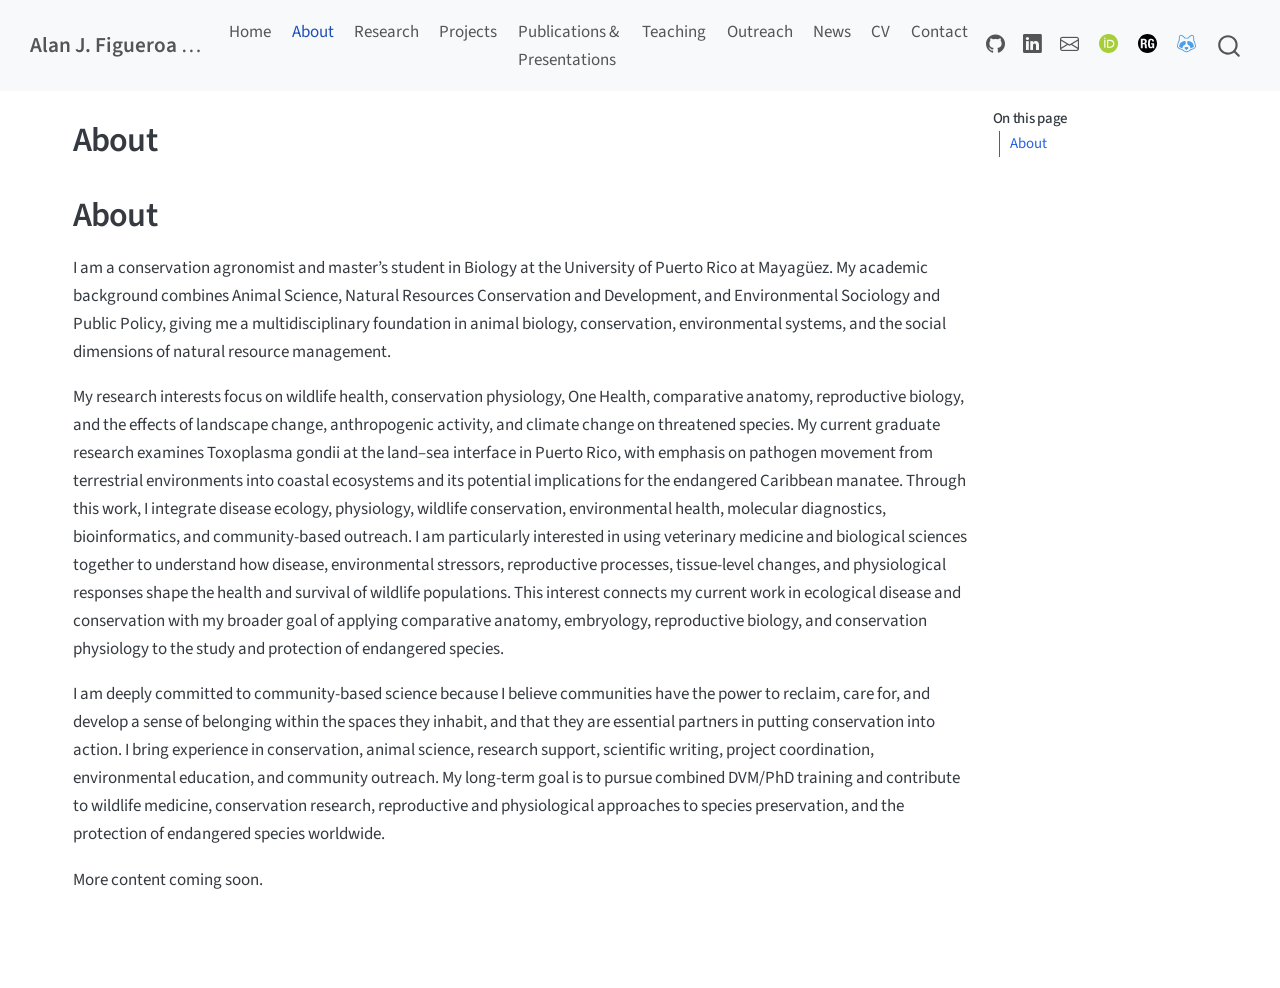
==== docs/about.html @ c1d0286f "Initial Quarto personal academic website" ====
<!DOCTYPE html>
<html xmlns="http://www.w3.org/1999/xhtml" lang="en" xml:lang="en"><head>

<meta charset="utf-8">
<meta name="generator" content="quarto-1.9.38">

<meta name="viewport" content="width=device-width, initial-scale=1.0, user-scalable=yes">


<title>About – Alan J. Figueroa Ruiz</title>
<style>
/* Default styles provided by pandoc.
** See https://pandoc.org/MANUAL.html#variables-for-html for config info.
*/
code{white-space: pre-wrap;}
span.smallcaps{font-variant: small-caps;}
div.columns{display: flex; gap: min(4vw, 1.5em);}
div.column{flex: auto; overflow-x: auto;}
div.hanging-indent{margin-left: 1.5em; text-indent: -1.5em;}
ul.task-list{list-style: none;}
ul.task-list li input[type="checkbox"] {
  width: 0.8em;
  margin: 0 0.8em 0.2em -1em; /* quarto-specific, see https://github.com/quarto-dev/quarto-cli/issues/4556 */ 
  vertical-align: middle;
}
</style>


<script src="site_libs/quarto-nav/quarto-nav.js"></script>
<script src="site_libs/quarto-nav/headroom.min.js"></script>
<script src="site_libs/clipboard/clipboard.min.js"></script>
<script src="site_libs/quarto-search/autocomplete.umd.js"></script>
<script src="site_libs/quarto-search/fuse.min.js"></script>
<script src="site_libs/quarto-search/quarto-search.js"></script>
<meta name="quarto:offset" content="./">
<script src="site_libs/quarto-html/quarto.js" type="module"></script>
<script src="site_libs/quarto-html/tabsets/tabsets.js" type="module"></script>
<script src="site_libs/quarto-html/popper.min.js"></script>
<script src="site_libs/quarto-html/tippy.umd.min.js"></script>
<script src="site_libs/quarto-html/anchor.min.js"></script>
<link href="site_libs/quarto-html/tippy.css" rel="stylesheet">
<link href="site_libs/quarto-html/quarto-syntax-highlighting-15634bcf2e68342d4ad2dfa704d543f6.css" rel="stylesheet" id="quarto-text-highlighting-styles">
<script src="site_libs/bootstrap/bootstrap.min.js"></script>
<link href="site_libs/bootstrap/bootstrap-icons.css" rel="stylesheet">
<link href="site_libs/bootstrap/bootstrap-c7ab57aa33037bad7520c6cb9ec7d6ec.min.css" rel="stylesheet" append-hash="true" id="quarto-bootstrap" data-mode="light">
<script id="quarto-search-options" type="application/json">{
  "location": "navbar",
  "copy-button": false,
  "collapse-after": 3,
  "panel-placement": "end",
  "type": "overlay",
  "limit": 50,
  "keyboard-shortcut": [
    "f",
    "/",
    "s"
  ],
  "show-item-context": false,
  "language": {
    "search-no-results-text": "No results",
    "search-matching-documents-text": "matching documents",
    "search-copy-link-title": "Copy link to search",
    "search-hide-matches-text": "Hide additional matches",
    "search-more-match-text": "more match in this document",
    "search-more-matches-text": "more matches in this document",
    "search-clear-button-title": "Clear",
    "search-text-placeholder": "",
    "search-detached-cancel-button-title": "Cancel",
    "search-submit-button-title": "Submit",
    "search-label": "Search"
  }
}</script>
<style>html{ scroll-behavior: smooth; }</style>


<link rel="stylesheet" href="styles.css">
</head>

<body class="nav-fixed quarto-light">

<div id="quarto-search-results"></div>
  <header id="quarto-header" class="headroom fixed-top">
    <nav class="navbar navbar-expand-lg " data-bs-theme="dark">
      <div class="navbar-container container-fluid">
      <div class="navbar-brand-container mx-auto">
    <a class="navbar-brand" href="./index.html">
    <span class="navbar-title">Alan J. Figueroa Ruiz</span>
    </a>
  </div>
            <div id="quarto-search" class="" title="Search"></div>
          <button class="navbar-toggler" type="button" data-bs-toggle="collapse" data-bs-target="#navbarCollapse" aria-controls="navbarCollapse" role="menu" aria-expanded="false" aria-label="Toggle navigation" onclick="if (window.quartoToggleHeadroom) { window.quartoToggleHeadroom(); }">
  <span class="navbar-toggler-icon"></span>
</button>
          <div class="collapse navbar-collapse" id="navbarCollapse">
            <ul class="navbar-nav navbar-nav-scroll me-auto">
  <li class="nav-item">
    <a class="nav-link" href="./index.html"> 
<span class="menu-text">Home</span></a>
  </li>  
  <li class="nav-item">
    <a class="nav-link active" href="./about.html" aria-current="page"> 
<span class="menu-text">About</span></a>
  </li>  
  <li class="nav-item">
    <a class="nav-link" href="./research.html"> 
<span class="menu-text">Research</span></a>
  </li>  
  <li class="nav-item">
    <a class="nav-link" href="./projects.html"> 
<span class="menu-text">Projects</span></a>
  </li>  
  <li class="nav-item">
    <a class="nav-link" href="./publications.html"> 
<span class="menu-text">Publications &amp; Presentations</span></a>
  </li>  
  <li class="nav-item">
    <a class="nav-link" href="./teaching.html"> 
<span class="menu-text">Teaching</span></a>
  </li>  
  <li class="nav-item">
    <a class="nav-link" href="./outreach.html"> 
<span class="menu-text">Outreach</span></a>
  </li>  
  <li class="nav-item">
    <a class="nav-link" href="./news.html"> 
<span class="menu-text">News</span></a>
  </li>  
  <li class="nav-item">
    <a class="nav-link" href="./cv.html"> 
<span class="menu-text">CV</span></a>
  </li>  
  <li class="nav-item">
    <a class="nav-link" href="./contact.html"> 
<span class="menu-text">Contact</span></a>
  </li>  
</ul>
            <ul class="navbar-nav navbar-nav-scroll ms-auto">
  <li class="nav-item compact">
    <a class="nav-link" href="https://github.com/ajfigueroaruiz"> <i class="bi bi-github" role="img" aria-label="GitHub">
</i> 
<span class="menu-text"></span></a>
  </li>  
  <li class="nav-item compact">
    <a class="nav-link" href="https://www.linkedin.com/in/alfiru"> <i class="bi bi-linkedin" role="img" aria-label="LinkedIn">
</i> 
<span class="menu-text"></span></a>
  </li>  
  <li class="nav-item compact">
    <a class="nav-link" href="mailto:alan.figueroa@upr.edu"> <i class="bi bi-envelope" role="img" aria-label="Email">
</i> 
<span class="menu-text"></span></a>
  </li>  
  <li class="nav-item">
    <a class="nav-link" href="https://orcid.org/0009-0000-0484-3257"> 
<span class="menu-text"><img src="images/icons/orcid.svg" class="navbar-icon" alt="ORCID"></span></a>
  </li>  
  <li class="nav-item">
    <a class="nav-link" href="https://www.researchgate.net/profile/Alan-Figueroa-Ruiz"> 
<span class="menu-text"><img src="images/icons/researchgate.svg" class="navbar-icon" alt="ResearchGate"></span></a>
  </li>  
  <li class="nav-item">
    <a class="nav-link" href="https://www.protocols.io/researchers/alfiru"> 
<span class="menu-text"><img src="images/icons/protocolsio.svg" class="navbar-icon" alt="protocols.io"></span></a>
  </li>  
</ul>
          </div> <!-- /navcollapse -->
            <div class="quarto-navbar-tools">
</div>
      </div> <!-- /container-fluid -->
    </nav>
</header>
<!-- content -->
<div id="quarto-content" class="quarto-container page-columns page-rows-contents page-layout-full page-navbar">
<!-- sidebar -->
<!-- margin-sidebar -->
    <div id="quarto-margin-sidebar" class="sidebar margin-sidebar">
        <nav id="TOC" role="doc-toc" class="toc-active">
    <h2 id="toc-title">On this page</h2>
   
  <ul>
  <li><a href="#about" id="toc-about" class="nav-link active" data-scroll-target="#about">About</a></li>
  </ul>
</nav>
    </div>
<!-- main -->
<main class="content column-page-left" id="quarto-document-content">

<header id="title-block-header" class="quarto-title-block default">
<div class="quarto-title">
<h1 class="title">About</h1>
</div>



<div class="quarto-title-meta column-page-left">

    
  
    
  </div>
  


</header>


<section id="about" class="level1">
<h1>About</h1>
<p>I am a conservation agronomist and master’s student in Biology at the University of Puerto Rico at Mayagüez. My academic background combines Animal Science, Natural Resources Conservation and Development, and Environmental Sociology and Public Policy, giving me a multidisciplinary foundation in animal biology, conservation, environmental systems, and the social dimensions of natural resource management.</p>
<p>My research interests focus on wildlife health, conservation physiology, One Health, comparative anatomy, reproductive biology, and the effects of landscape change, anthropogenic activity, and climate change on threatened species. My current graduate research examines Toxoplasma gondii at the land–sea interface in Puerto Rico, with emphasis on pathogen movement from terrestrial environments into coastal ecosystems and its potential implications for the endangered Caribbean manatee. Through this work, I integrate disease ecology, physiology, wildlife conservation, environmental health, molecular diagnostics, bioinformatics, and community-based outreach. I am particularly interested in using veterinary medicine and biological sciences together to understand how disease, environmental stressors, reproductive processes, tissue-level changes, and physiological responses shape the health and survival of wildlife populations. This interest connects my current work in ecological disease and conservation with my broader goal of applying comparative anatomy, embryology, reproductive biology, and conservation physiology to the study and protection of endangered species.</p>
<p>I am deeply committed to community-based science because I believe communities have the power to reclaim, care for, and develop a sense of belonging within the spaces they inhabit, and that they are essential partners in putting conservation into action. I bring experience in conservation, animal science, research support, scientific writing, project coordination, environmental education, and community outreach. My long-term goal is to pursue combined DVM/PhD training and contribute to wildlife medicine, conservation research, reproductive and physiological approaches to species preservation, and the protection of endangered species worldwide.</p>
<p>More content coming soon.</p>


</section>

</main> <!-- /main -->
<script id="quarto-html-after-body" type="application/javascript">
  window.document.addEventListener("DOMContentLoaded", function (event) {
    const icon = "";
    const anchorJS = new window.AnchorJS();
    anchorJS.options = {
      placement: 'right',
      icon: icon
    };
    anchorJS.add('.anchored');
    const isCodeAnnotation = (el) => {
      for (const clz of el.classList) {
        if (clz.startsWith('code-annotation-')) {                     
          return true;
        }
      }
      return false;
    }
    const onCopySuccess = function(e) {
      // button target
      const button = e.trigger;
      // don't keep focus
      button.blur();
      // flash "checked"
      button.classList.add('code-copy-button-checked');
      var currentTitle = button.getAttribute("title");
      button.setAttribute("title", "Copied!");
      let tooltip;
      if (window.bootstrap) {
        button.setAttribute("data-bs-toggle", "tooltip");
        button.setAttribute("data-bs-placement", "left");
        button.setAttribute("data-bs-title", "Copied!");
        tooltip = new bootstrap.Tooltip(button, 
          { trigger: "manual", 
            customClass: "code-copy-button-tooltip",
            offset: [0, -8]});
        tooltip.show();    
      }
      setTimeout(function() {
        if (tooltip) {
          tooltip.hide();
          button.removeAttribute("data-bs-title");
          button.removeAttribute("data-bs-toggle");
          button.removeAttribute("data-bs-placement");
        }
        button.setAttribute("title", currentTitle);
        button.classList.remove('code-copy-button-checked');
      }, 1000);
      // clear code selection
      e.clearSelection();
    }
    const getTextToCopy = function(trigger) {
      const outerScaffold = trigger.parentElement.cloneNode(true);
      const codeEl = outerScaffold.querySelector('code');
      for (const childEl of codeEl.children) {
        if (isCodeAnnotation(childEl)) {
          childEl.remove();
        }
      }
      return codeEl.innerText;
    }
    const clipboard = new window.ClipboardJS('.code-copy-button:not([data-in-quarto-modal])', {
      text: getTextToCopy
    });
    clipboard.on('success', onCopySuccess);
    if (window.document.getElementById('quarto-embedded-source-code-modal')) {
      const clipboardModal = new window.ClipboardJS('.code-copy-button[data-in-quarto-modal]', {
        text: getTextToCopy,
        container: window.document.getElementById('quarto-embedded-source-code-modal')
      });
      clipboardModal.on('success', onCopySuccess);
    }
      var localhostRegex = new RegExp(/^(?:http|https):\/\/localhost\:?[0-9]*\//);
      var mailtoRegex = new RegExp(/^mailto:/);
        var filterRegex = new RegExp("https:\/\/ajfigueroaruiz\.github\.io");
      var isInternal = (href) => {
          return filterRegex.test(href) || localhostRegex.test(href) || mailtoRegex.test(href);
      }
      // Inspect non-navigation links and adorn them if external
     var links = window.document.querySelectorAll('a[href]:not(.nav-link):not(.navbar-brand):not(.toc-action):not(.sidebar-link):not(.sidebar-item-toggle):not(.pagination-link):not(.no-external):not([aria-hidden]):not(.dropdown-item):not(.quarto-navigation-tool):not(.about-link)');
      for (var i=0; i<links.length; i++) {
        const link = links[i];
        if (!isInternal(link.href)) {
          // undo the damage that might have been done by quarto-nav.js in the case of
          // links that we want to consider external
          if (link.dataset.originalHref !== undefined) {
            link.href = link.dataset.originalHref;
          }
        }
      }
    function tippyHover(el, contentFn, onTriggerFn, onUntriggerFn) {
      const config = {
        allowHTML: true,
        maxWidth: 500,
        delay: 100,
        arrow: false,
        appendTo: function(el) {
            return el.parentElement;
        },
        interactive: true,
        interactiveBorder: 10,
        theme: 'quarto',
        placement: 'bottom-start',
      };
      if (contentFn) {
        config.content = contentFn;
      }
      if (onTriggerFn) {
        config.onTrigger = onTriggerFn;
      }
      if (onUntriggerFn) {
        config.onUntrigger = onUntriggerFn;
      }
      window.tippy(el, config); 
    }
    const noterefs = window.document.querySelectorAll('a[role="doc-noteref"]');
    for (var i=0; i<noterefs.length; i++) {
      const ref = noterefs[i];
      tippyHover(ref, function() {
        // use id or data attribute instead here
        let href = ref.getAttribute('data-footnote-href') || ref.getAttribute('href');
        try { href = new URL(href).hash; } catch {}
        const id = href.replace(/^#\/?/, "");
        const note = window.document.getElementById(id);
        if (note) {
          return note.innerHTML;
        } else {
          return "";
        }
      });
    }
    const xrefs = window.document.querySelectorAll('a.quarto-xref');
    const processXRef = (id, note) => {
      // Strip column container classes
      const stripColumnClz = (el) => {
        el.classList.remove("page-full", "page-columns");
        if (el.children) {
          for (const child of el.children) {
            stripColumnClz(child);
          }
        }
      }
      stripColumnClz(note)
      if (id === null || id.startsWith('sec-')) {
        // Special case sections, only their first couple elements
        const container = document.createElement("div");
        if (note.children && note.children.length > 2) {
          container.appendChild(note.children[0].cloneNode(true));
          for (let i = 1; i < note.children.length; i++) {
            const child = note.children[i];
            if (child.tagName === "P" && child.innerText === "") {
              continue;
            } else {
              container.appendChild(child.cloneNode(true));
              break;
            }
          }
          if (window.Quarto?.typesetMath) {
            window.Quarto.typesetMath(container);
          }
          return container.innerHTML
        } else {
          if (window.Quarto?.typesetMath) {
            window.Quarto.typesetMath(note);
          }
          return note.innerHTML;
        }
      } else {
        // Remove any anchor links if they are present
        const anchorLink = note.querySelector('a.anchorjs-link');
        if (anchorLink) {
          anchorLink.remove();
        }
        if (window.Quarto?.typesetMath) {
          window.Quarto.typesetMath(note);
        }
        if (note.classList.contains("callout")) {
          return note.outerHTML;
        } else {
          return note.innerHTML;
        }
      }
    }
    for (var i=0; i<xrefs.length; i++) {
      const xref = xrefs[i];
      tippyHover(xref, undefined, function(instance) {
        instance.disable();
        let url = xref.getAttribute('href');
        let hash = undefined; 
        if (url.startsWith('#')) {
          hash = url;
        } else {
          try { hash = new URL(url).hash; } catch {}
        }
        if (hash) {
          const id = hash.replace(/^#\/?/, "");
          const note = window.document.getElementById(id);
          if (note !== null) {
            try {
              const html = processXRef(id, note.cloneNode(true));
              instance.setContent(html);
            } finally {
              instance.enable();
              instance.show();
            }
          } else {
            // See if we can fetch this
            fetch(url.split('#')[0])
            .then(res => res.text())
            .then(html => {
              const parser = new DOMParser();
              const htmlDoc = parser.parseFromString(html, "text/html");
              const note = htmlDoc.getElementById(id);
              if (note !== null) {
                const html = processXRef(id, note);
                instance.setContent(html);
              } 
            }).finally(() => {
              instance.enable();
              instance.show();
            });
          }
        } else {
          // See if we can fetch a full url (with no hash to target)
          // This is a special case and we should probably do some content thinning / targeting
          fetch(url)
          .then(res => res.text())
          .then(html => {
            const parser = new DOMParser();
            const htmlDoc = parser.parseFromString(html, "text/html");
            const note = htmlDoc.querySelector('main.content');
            if (note !== null) {
              // This should only happen for chapter cross references
              // (since there is no id in the URL)
              // remove the first header
              if (note.children.length > 0 && note.children[0].tagName === "HEADER") {
                note.children[0].remove();
              }
              const html = processXRef(null, note);
              instance.setContent(html);
            } 
          }).finally(() => {
            instance.enable();
            instance.show();
          });
        }
      }, function(instance) {
      });
    }
        let selectedAnnoteEl;
        const selectorForAnnotation = ( cell, annotation) => {
          let cellAttr = 'data-code-cell="' + cell + '"';
          let lineAttr = 'data-code-annotation="' +  annotation + '"';
          const selector = 'span[' + cellAttr + '][' + lineAttr + ']';
          return selector;
        }
        const selectCodeLines = (annoteEl) => {
          const doc = window.document;
          const targetCell = annoteEl.getAttribute("data-target-cell");
          const targetAnnotation = annoteEl.getAttribute("data-target-annotation");
          const annoteSpan = window.document.querySelector(selectorForAnnotation(targetCell, targetAnnotation));
          const lines = annoteSpan.getAttribute("data-code-lines").split(",");
          const lineIds = lines.map((line) => {
            return targetCell + "-" + line;
          })
          let top = null;
          let height = null;
          let parent = null;
          if (lineIds.length > 0) {
              //compute the position of the single el (top and bottom and make a div)
              const el = window.document.getElementById(lineIds[0]);
              top = el.offsetTop;
              height = el.offsetHeight;
              parent = el.parentElement.parentElement;
            if (lineIds.length > 1) {
              const lastEl = window.document.getElementById(lineIds[lineIds.length - 1]);
              const bottom = lastEl.offsetTop + lastEl.offsetHeight;
              height = bottom - top;
            }
            if (top !== null && height !== null && parent !== null) {
              // cook up a div (if necessary) and position it 
              let div = window.document.getElementById("code-annotation-line-highlight");
              if (div === null) {
                div = window.document.createElement("div");
                div.setAttribute("id", "code-annotation-line-highlight");
                div.style.position = 'absolute';
                parent.appendChild(div);
              }
              div.style.top = top - 2 + "px";
              div.style.height = height + 4 + "px";
              div.style.left = 0;
              let gutterDiv = window.document.getElementById("code-annotation-line-highlight-gutter");
              if (gutterDiv === null) {
                gutterDiv = window.document.createElement("div");
                gutterDiv.setAttribute("id", "code-annotation-line-highlight-gutter");
                gutterDiv.style.position = 'absolute';
                const codeCell = window.document.getElementById(targetCell);
                const gutter = codeCell.querySelector('.code-annotation-gutter');
                gutter.appendChild(gutterDiv);
              }
              gutterDiv.style.top = top - 2 + "px";
              gutterDiv.style.height = height + 4 + "px";
            }
            selectedAnnoteEl = annoteEl;
          }
        };
        const unselectCodeLines = () => {
          const elementsIds = ["code-annotation-line-highlight", "code-annotation-line-highlight-gutter"];
          elementsIds.forEach((elId) => {
            const div = window.document.getElementById(elId);
            if (div) {
              div.remove();
            }
          });
          selectedAnnoteEl = undefined;
        };
          // Handle positioning of the toggle
      window.addEventListener(
        "resize",
        throttle(() => {
          elRect = undefined;
          if (selectedAnnoteEl) {
            selectCodeLines(selectedAnnoteEl);
          }
        }, 10)
      );
      function throttle(fn, ms) {
      let throttle = false;
      let timer;
        return (...args) => {
          if(!throttle) { // first call gets through
              fn.apply(this, args);
              throttle = true;
          } else { // all the others get throttled
              if(timer) clearTimeout(timer); // cancel #2
              timer = setTimeout(() => {
                fn.apply(this, args);
                timer = throttle = false;
              }, ms);
          }
        };
      }
        // Attach click handler to the DT
        const annoteDls = window.document.querySelectorAll('dt[data-target-cell]');
        for (const annoteDlNode of annoteDls) {
          annoteDlNode.addEventListener('click', (event) => {
            const clickedEl = event.target;
            if (clickedEl !== selectedAnnoteEl) {
              unselectCodeLines();
              const activeEl = window.document.querySelector('dt[data-target-cell].code-annotation-active');
              if (activeEl) {
                activeEl.classList.remove('code-annotation-active');
              }
              selectCodeLines(clickedEl);
              clickedEl.classList.add('code-annotation-active');
            } else {
              // Unselect the line
              unselectCodeLines();
              clickedEl.classList.remove('code-annotation-active');
            }
          });
        }
    const findCites = (el) => {
      const parentEl = el.parentElement;
      if (parentEl) {
        const cites = parentEl.dataset.cites;
        if (cites) {
          return {
            el,
            cites: cites.split(' ')
          };
        } else {
          return findCites(el.parentElement)
        }
      } else {
        return undefined;
      }
    };
    var bibliorefs = window.document.querySelectorAll('a[role="doc-biblioref"]');
    for (var i=0; i<bibliorefs.length; i++) {
      const ref = bibliorefs[i];
      const citeInfo = findCites(ref);
      if (citeInfo) {
        tippyHover(citeInfo.el, function() {
          var popup = window.document.createElement('div');
          citeInfo.cites.forEach(function(cite) {
            var citeDiv = window.document.createElement('div');
            citeDiv.classList.add('hanging-indent');
            citeDiv.classList.add('csl-entry');
            var biblioDiv = window.document.getElementById('ref-' + cite);
            if (biblioDiv) {
              citeDiv.innerHTML = biblioDiv.innerHTML;
            }
            popup.appendChild(citeDiv);
          });
          return popup.innerHTML;
        });
      }
    }
  });
  </script>
</div> <!-- /content -->




<script src="site_libs/quarto-html/zenscroll-min.js"></script>
</body></html>
---- docs/site_libs/quarto-html/tippy.css ----
.tippy-box[data-animation=fade][data-state=hidden]{opacity:0}[data-tippy-root]{max-width:calc(100vw - 10px)}.tippy-box{position:relative;background-color:#333;color:#fff;border-radius:4px;font-size:14px;line-height:1.4;white-space:normal;outline:0;transition-property:transform,visibility,opacity}.tippy-box[data-placement^=top]>.tippy-arrow{bottom:0}.tippy-box[data-placement^=top]>.tippy-arrow:before{bottom:-7px;left:0;border-width:8px 8px 0;border-top-color:initial;transform-origin:center top}.tippy-box[data-placement^=bottom]>.tippy-arrow{top:0}.tippy-box[data-placement^=bottom]>.tippy-arrow:before{top:-7px;left:0;border-width:0 8px 8px;border-bottom-color:initial;transform-origin:center bottom}.tippy-box[data-placement^=left]>.tippy-arrow{right:0}.tippy-box[data-placement^=left]>.tippy-arrow:before{border-width:8px 0 8px 8px;border-left-color:initial;right:-7px;transform-origin:center left}.tippy-box[data-placement^=right]>.tippy-arrow{left:0}.tippy-box[data-placement^=right]>.tippy-arrow:before{left:-7px;border-width:8px 8px 8px 0;border-right-color:initial;transform-origin:center right}.tippy-box[data-inertia][data-state=visible]{transition-timing-function:cubic-bezier(.54,1.5,.38,1.11)}.tippy-arrow{width:16px;height:16px;color:#333}.tippy-arrow:before{content:"";position:absolute;border-color:transparent;border-style:solid}.tippy-content{position:relative;padding:5px 9px;z-index:1}
---- docs/site_libs/quarto-html/quarto-syntax-highlighting-15634bcf2e68342d4ad2dfa704d543f6.css ----
/* quarto syntax highlight colors */
:root {
  --quarto-hl-ot-color: #003B4F;
  --quarto-hl-at-color: #657422;
  --quarto-hl-ss-color: #20794D;
  --quarto-hl-an-color: #5E5E5E;
  --quarto-hl-fu-color: #4758AB;
  --quarto-hl-st-color: #20794D;
  --quarto-hl-cf-color: #003B4F;
  --quarto-hl-op-color: #5E5E5E;
  --quarto-hl-er-color: #AD0000;
  --quarto-hl-bn-color: #AD0000;
  --quarto-hl-al-color: #AD0000;
  --quarto-hl-va-color: #111111;
  --quarto-hl-bu-color: inherit;
  --quarto-hl-ex-color: inherit;
  --quarto-hl-pp-color: #AD0000;
  --quarto-hl-in-color: #5E5E5E;
  --quarto-hl-vs-color: #20794D;
  --quarto-hl-wa-color: #5E5E5E;
  --quarto-hl-do-color: #5E5E5E;
  --quarto-hl-im-color: #00769E;
  --quarto-hl-ch-color: #20794D;
  --quarto-hl-dt-color: #AD0000;
  --quarto-hl-fl-color: #AD0000;
  --quarto-hl-co-color: #5E5E5E;
  --quarto-hl-cv-color: #5E5E5E;
  --quarto-hl-cn-color: #8f5902;
  --quarto-hl-sc-color: #5E5E5E;
  --quarto-hl-dv-color: #AD0000;
  --quarto-hl-kw-color: #003B4F;
}

/* other quarto variables */
:root {
  --quarto-font-monospace: SFMono-Regular, Menlo, Monaco, Consolas, "Liberation Mono", "Courier New", monospace;
}

/* syntax highlight based on Pandoc's rules */
pre > code.sourceCode > span {
  color: #003B4F;
}

code.sourceCode > span {
  color: #003B4F;
}

div.sourceCode,
div.sourceCode pre.sourceCode {
  color: #003B4F;
}

/* Normal */
code span {
  color: #003B4F;
}

/* Alert */
code span.al {
  color: #AD0000;
  font-style: inherit;
}

/* Annotation */
code span.an {
  color: #5E5E5E;
  font-style: inherit;
}

/* Attribute */
code span.at {
  color: #657422;
  font-style: inherit;
}

/* BaseN */
code span.bn {
  color: #AD0000;
  font-style: inherit;
}

/* BuiltIn */
code span.bu {
  font-style: inherit;
}

/* ControlFlow */
code span.cf {
  color: #003B4F;
  font-weight: bold;
  font-style: inherit;
}

/* Char */
code span.ch {
  color: #20794D;
  font-style: inherit;
}

/* Constant */
code span.cn {
  color: #8f5902;
  font-style: inherit;
}

/* Comment */
code span.co {
  color: #5E5E5E;
  font-style: inherit;
}

/* CommentVar */
code span.cv {
  color: #5E5E5E;
  font-style: italic;
}

/* Documentation */
code span.do {
  color: #5E5E5E;
  font-style: italic;
}

/* DataType */
code span.dt {
  color: #AD0000;
  font-style: inherit;
}

/* DecVal */
code span.dv {
  color: #AD0000;
  font-style: inherit;
}

/* Error */
code span.er {
  color: #AD0000;
  font-style: inherit;
}

/* Extension */
code span.ex {
  font-style: inherit;
}

/* Float */
code span.fl {
  color: #AD0000;
  font-style: inherit;
}

/* Function */
code span.fu {
  color: #4758AB;
  font-style: inherit;
}

/* Import */
code span.im {
  color: #00769E;
  font-style: inherit;
}

/* Information */
code span.in {
  color: #5E5E5E;
  font-style: inherit;
}

/* Keyword */
code span.kw {
  color: #003B4F;
  font-weight: bold;
  font-style: inherit;
}

/* Operator */
code span.op {
  color: #5E5E5E;
  font-style: inherit;
}

/* Other */
code span.ot {
  color: #003B4F;
  font-style: inherit;
}

/* Preprocessor */
code span.pp {
  color: #AD0000;
  font-style: inherit;
}

/* SpecialChar */
code span.sc {
  color: #5E5E5E;
  font-style: inherit;
}

/* SpecialString */
code span.ss {
  color: #20794D;
  font-style: inherit;
}

/* String */
code span.st {
  color: #20794D;
  font-style: inherit;
}

/* Variable */
code span.va {
  color: #111111;
  font-style: inherit;
}

/* VerbatimString */
code span.vs {
  color: #20794D;
  font-style: inherit;
}

/* Warning */
code span.wa {
  color: #5E5E5E;
  font-style: italic;
}

.prevent-inlining {
  content: "</";
}

/*# sourceMappingURL=f23921c56f73e400b49028c9186a1aa0.css.map */
---- docs/styles.css ----
.navbar-icon {
  height: 1.1rem;
  width: 1.1rem;
  vertical-align: -0.15rem;
}

/* Main website styling */

body {
  font-size: 17px;
  line-height: 1.65;
}

h1, h2, h3 {
  letter-spacing: -0.02em;
}

.navbar-title {
  font-weight: 600;
}

.quarto-title-banner {
  padding-top: 2rem;
  padding-bottom: 2rem;
}

a {
  text-decoration: none;
}

a:hover {
  text-decoration: underline;
}

/* Homepage spacing */

main.content {
  max-width: 1000px;
}

/* Image styling for future use */

img {
  border-radius: 6px;
}
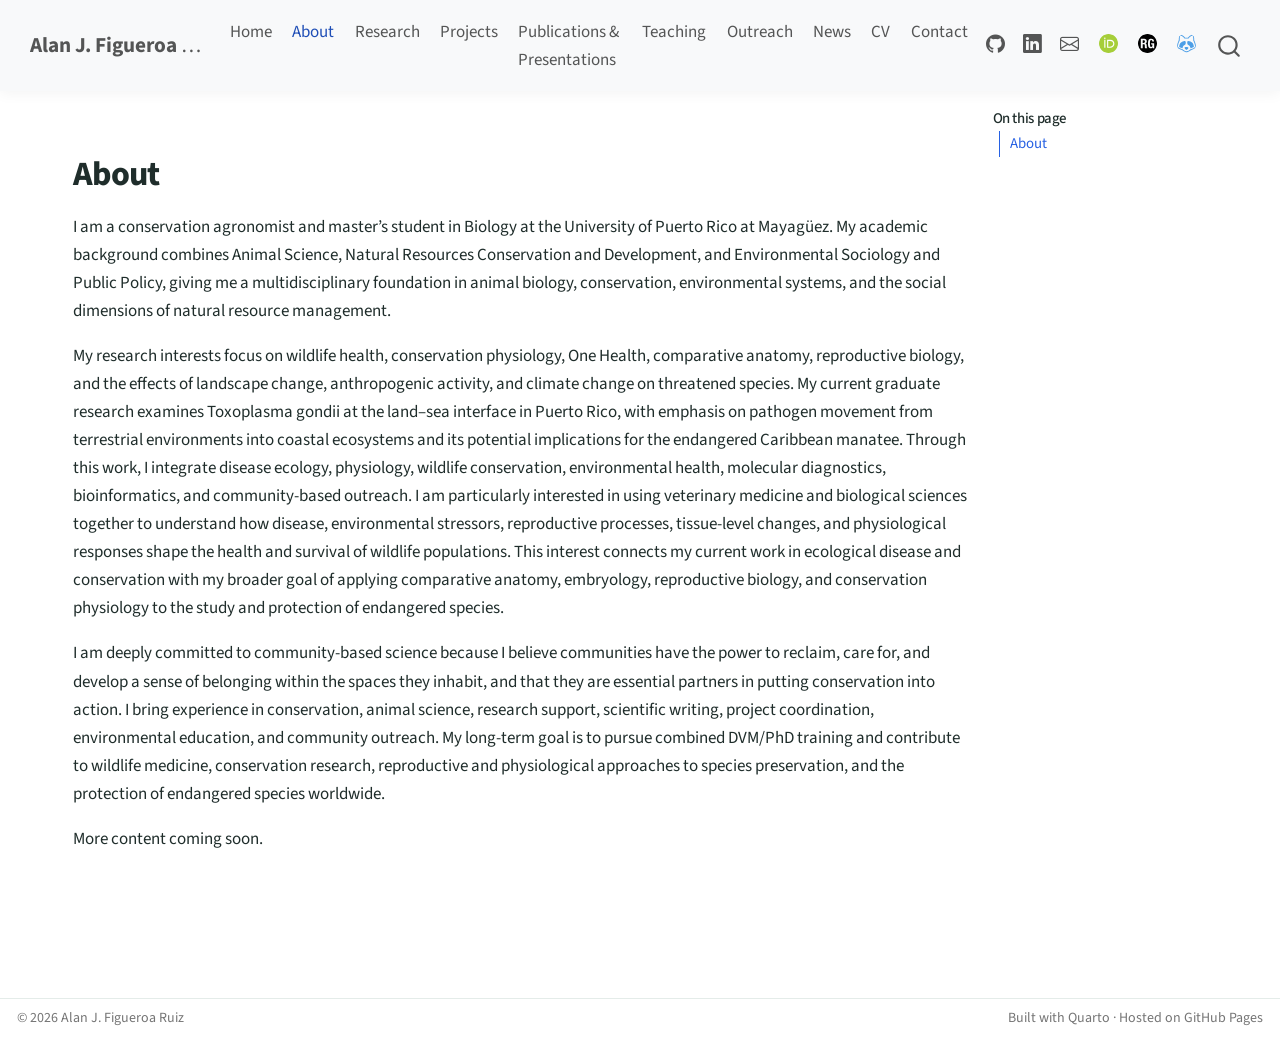
==== commit 80e3a117: "Build homepage and core academic website pages" ====
--- a/docs/about.html
+++ b/docs/about.html
@@ -7,7 +7,7 @@
 <meta name="viewport" content="width=device-width, initial-scale=1.0, user-scalable=yes">
 
 
-<title>About – Alan J. Figueroa Ruiz</title>
+<title>about – Alan J. Figueroa Ruiz</title>
 <style>
 /* Default styles provided by pandoc.
 ** See https://pandoc.org/MANUAL.html#variables-for-html for config info.
@@ -183,25 +183,9 @@
 </nav>
     </div>
 <!-- main -->
-<main class="content column-page-left" id="quarto-document-content">
-
-<header id="title-block-header" class="quarto-title-block default">
-<div class="quarto-title">
-<h1 class="title">About</h1>
-</div>
-
-
-
-<div class="quarto-title-meta column-page-left">
-
-    
-  
-    
-  </div>
-  
-
-
-</header>
+<main class="content column-page-left" id="quarto-document-content"><header id="title-block-header" class="quarto-title-block"></header>
+
+
 
 
 <section id="about" class="level1">
@@ -302,6 +286,11 @@
           if (link.dataset.originalHref !== undefined) {
             link.href = link.dataset.originalHref;
           }
+            // target, if specified
+            link.setAttribute("target", "_blank");
+            if (link.getAttribute("rel") === null) {
+              link.setAttribute("rel", "noopener");
+            }
         }
       }
     function tippyHover(el, contentFn, onTriggerFn, onUntriggerFn) {
@@ -616,6 +605,19 @@
   });
   </script>
 </div> <!-- /content -->
+<footer class="footer">
+  <div class="nav-footer">
+    <div class="nav-footer-left">
+<p>© 2026 Alan J. Figueroa Ruiz</p>
+</div>   
+    <div class="nav-footer-center">
+      &nbsp;
+    </div>
+    <div class="nav-footer-right">
+<p>Built with Quarto · Hosted on GitHub Pages</p>
+</div>
+  </div>
+</footer>
 
 
 
--- a/docs/styles.css
+++ b/docs/styles.css
@@ -4,24 +4,33 @@
   vertical-align: -0.15rem;
 }
 
-/* Main website styling */
+/* ================================
+   Alan J. Figueroa Ruiz website
+   Quarto + GitHub Pages
+   ================================ */
+
+/* General page */
 
 body {
   font-size: 17px;
   line-height: 1.65;
+  color: #1f2d2b;
+}
+
+main.content {
+  max-width: 1100px;
 }
 
 h1, h2, h3 {
-  letter-spacing: -0.02em;
-}
-
-.navbar-title {
-  font-weight: 600;
-}
-
-.quarto-title-banner {
-  padding-top: 2rem;
-  padding-bottom: 2rem;
+  letter-spacing: -0.025em;
+}
+
+h1 {
+  font-weight: 750;
+}
+
+h2 {
+  margin-top: 2rem;
 }
 
 a {
@@ -32,14 +41,238 @@
   text-decoration: underline;
 }
 
-/* Homepage spacing */
-
-main.content {
-  max-width: 1000px;
-}
-
-/* Image styling for future use */
+/* Navbar */
+
+.navbar {
+  box-shadow: 0 2px 14px rgba(0, 0, 0, 0.05);
+}
+
+.navbar-title {
+  font-weight: 700;
+}
+
+/* Hero homepage */
+
+.hero-section {
+  min-height: 78vh;
+  display: flex;
+  align-items: center;
+  padding: 5rem 2rem;
+  background:
+    linear-gradient(120deg, rgba(11, 62, 54, 0.92), rgba(10, 94, 120, 0.78)),
+    linear-gradient(45deg, #0b3e36, #0a5e78);
+  color: white;
+  border-radius: 0 0 28px 28px;
+  margin: -2rem -2rem 3rem -2rem;
+}
+
+.hero-content {
+  max-width: 1050px;
+  margin: 0 auto;
+}
+
+.eyebrow {
+  text-transform: uppercase;
+  letter-spacing: 0.14em;
+  font-size: 0.85rem;
+  font-weight: 700;
+  color: #cdeee6;
+  margin-bottom: 1rem;
+}
+
+.hero-section h1 {
+  font-size: clamp(3rem, 7vw, 6rem);
+  line-height: 0.95;
+  margin-bottom: 1.2rem;
+  color: white;
+}
+
+.hero-section h2 {
+  font-size: clamp(1.4rem, 3vw, 2.25rem);
+  font-weight: 500;
+  line-height: 1.25;
+  max-width: 980px;
+  margin-top: 0;
+  color: #eefbf8;
+}
+
+.hero-text {
+  font-size: 1.15rem;
+  max-width: 850px;
+  color: #eefbf8;
+  margin-top: 1.5rem;
+}
+
+/* Buttons */
+
+.hero-buttons,
+.cv-button-block {
+  display: flex;
+  flex-wrap: wrap;
+  gap: 0.85rem;
+  margin-top: 2rem;
+}
+
+.button-primary,
+.button-secondary {
+  display: inline-block;
+  padding: 0.85rem 1.15rem;
+  border-radius: 999px;
+  font-weight: 700;
+  transition: transform 0.15s ease, box-shadow 0.15s ease;
+}
+
+.button-primary {
+  background: #ffffff;
+  color: #0b3e36;
+  box-shadow: 0 8px 20px rgba(0, 0, 0, 0.18);
+}
+
+.button-secondary {
+  background: rgba(255, 255, 255, 0.14);
+  color: #ffffff;
+  border: 1px solid rgba(255, 255, 255, 0.45);
+}
+
+.button-primary:hover,
+.button-secondary:hover {
+  transform: translateY(-2px);
+  text-decoration: none;
+}
+
+/* Sections */
+
+.section-block {
+  padding: 1.5rem 2rem 2.5rem 2rem;
+  max-width: 1100px;
+  margin: 0 auto;
+}
+
+/* Cards */
+
+.card-grid,
+.project-grid,
+.link-grid {
+  display: grid;
+  gap: 1.25rem;
+  margin-top: 1.5rem;
+}
+
+.card-grid {
+  grid-template-columns: repeat(auto-fit, minmax(230px, 1fr));
+}
+
+.project-grid {
+  grid-template-columns: repeat(auto-fit, minmax(250px, 1fr));
+}
+
+.info-card,
+.project-card {
+  border: 1px solid #d9e5e1;
+  border-radius: 18px;
+  padding: 1.4rem;
+  background: #ffffff;
+  box-shadow: 0 8px 24px rgba(16, 49, 45, 0.06);
+}
+
+.info-card h3,
+.project-card h3 {
+  margin-top: 0;
+  color: #0b3e36;
+}
+
+.project-card {
+  display: block;
+  color: inherit;
+  min-height: 220px;
+}
+
+.project-card span {
+  font-weight: 700;
+  color: #0a5e78;
+}
+
+.project-card:hover {
+  transform: translateY(-3px);
+  transition: transform 0.15s ease, box-shadow 0.15s ease;
+  box-shadow: 0 14px 30px rgba(16, 49, 45, 0.10);
+  text-decoration: none;
+}
+
+/* Link grid */
+
+.link-grid {
+  display: grid;
+  grid-template-columns: repeat(auto-fit, minmax(260px, 1fr));
+  gap: 1.25rem;
+  margin-top: 1.5rem;
+}
+
+.link-grid p {
+  margin: 0;
+}
+
+.link-grid a {
+  display: flex;
+  align-items: center;
+  justify-content: center;
+  min-height: 78px;
+  padding: 1rem 1.25rem;
+  border-radius: 14px;
+  background: #f0f7f5;
+  color: #0b3e36;
+  font-weight: 700;
+  border: 1px solid #d9e5e1;
+  text-align: center;
+  line-height: 1.25;
+  width: 100%;
+}
+
+.link-grid a:hover {
+  background: #e3f1ed;
+  text-decoration: none;
+}
+
+/* Images */
 
 img {
-  border-radius: 6px;
+  border-radius: 8px;
+}
+
+/* Code blocks */
+
+pre,
+code {
+  border-radius: 8px;
+}
+
+/* Footer */
+
+.nav-footer {
+  border-top: 1px solid #e4ece9;
+  margin-top: 3rem;
+}
+
+/* Mobile */
+
+@media (max-width: 768px) {
+  .hero-section {
+    min-height: auto;
+    padding: 4rem 1.25rem;
+    margin: -1.5rem -1rem 2rem -1rem;
+  }
+
+  .section-block {
+    padding: 1rem 1rem 2rem 1rem;
+  }
+
+  .hero-buttons {
+    flex-direction: column;
+  }
+
+  .button-primary,
+  .button-secondary {
+    width: 100%;
+    text-align: center;
+  }
 }
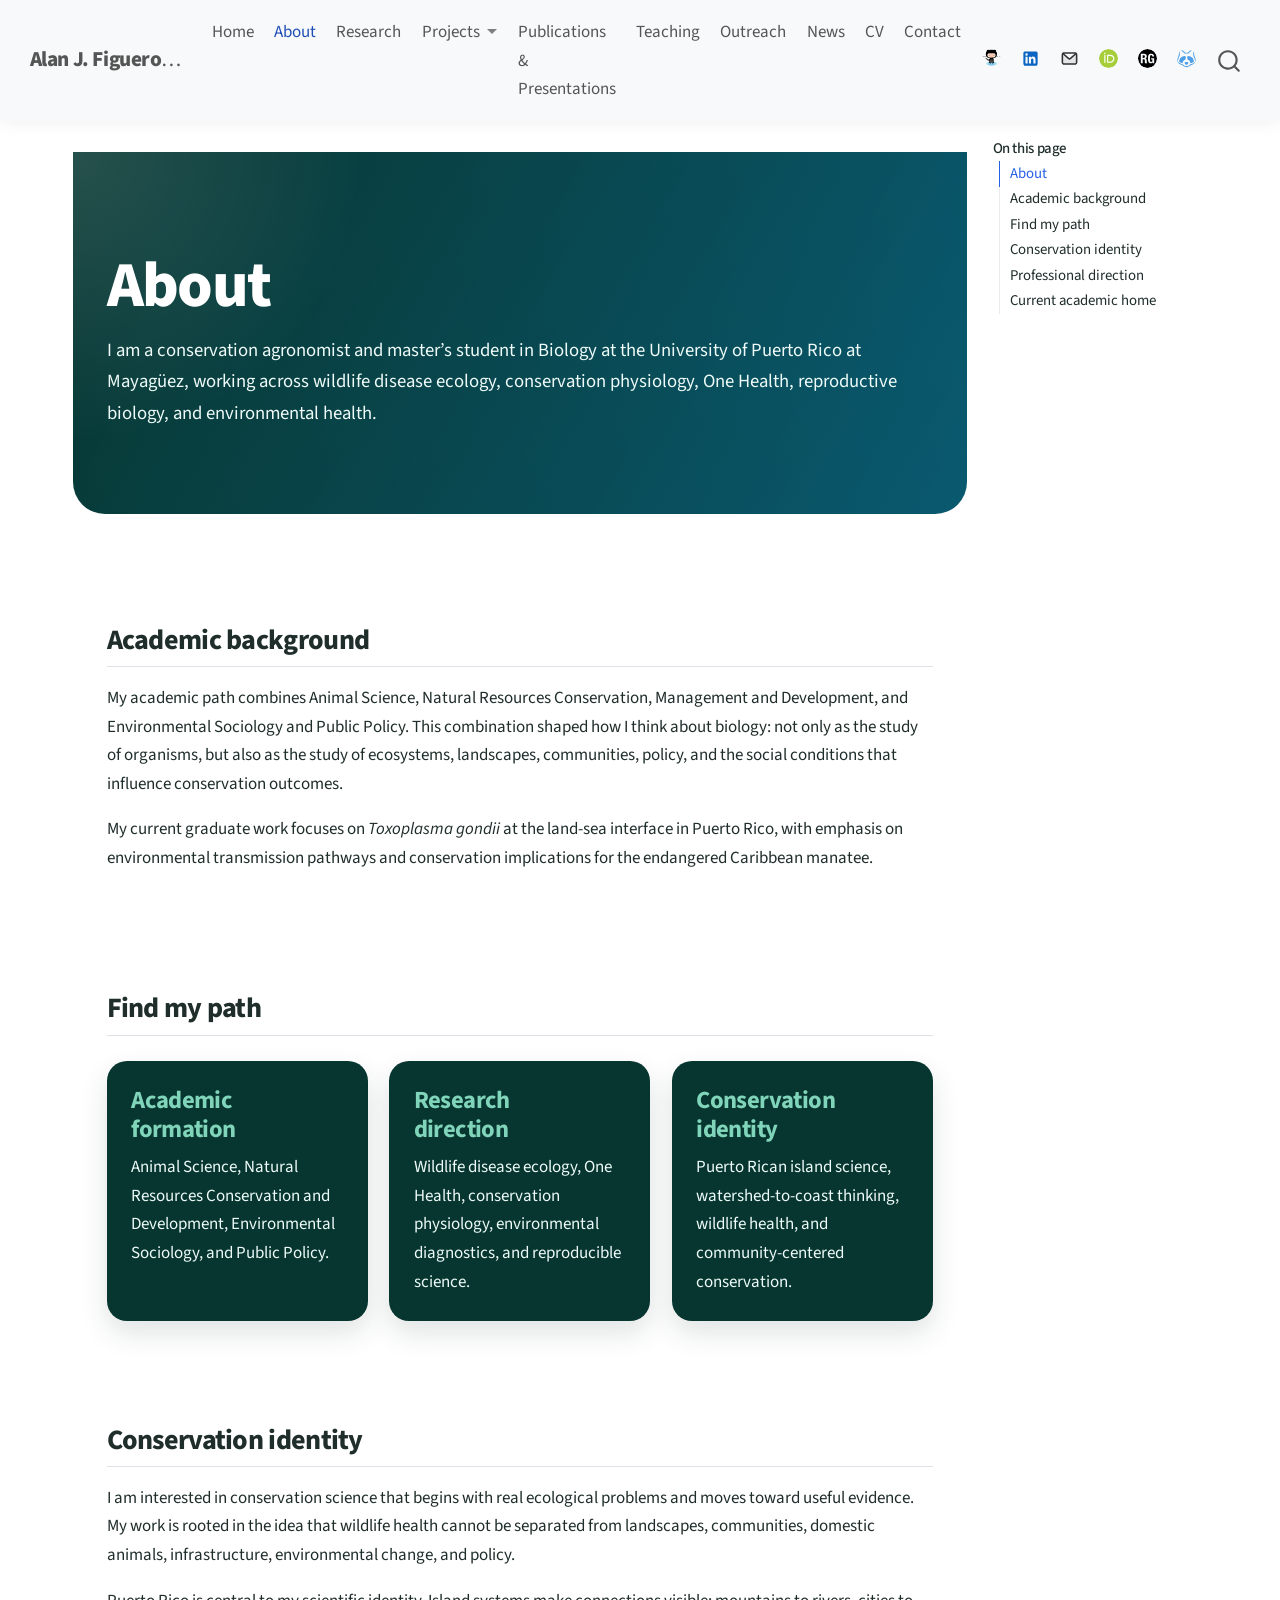
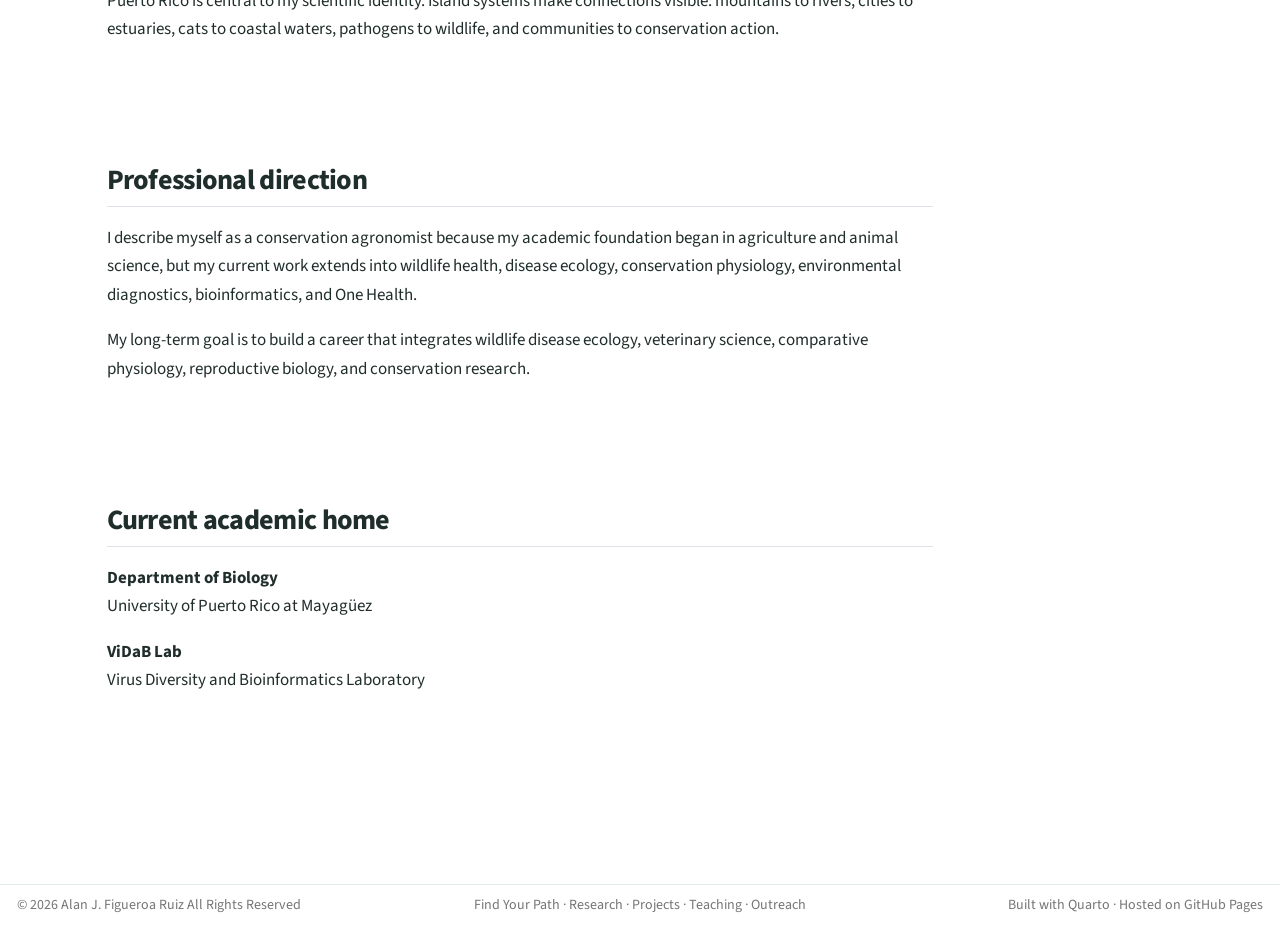
==== commit fc3507a3: "Polish main academic portal with research, outreach, and project pathways" ====
--- a/docs/about.html
+++ b/docs/about.html
@@ -7,7 +7,7 @@
 <meta name="viewport" content="width=device-width, initial-scale=1.0, user-scalable=yes">
 
 
-<title>about – Alan J. Figueroa Ruiz</title>
+<title>About | Alan J. Figueroa Ruiz – Alan J. Figueroa Ruiz</title>
 <style>
 /* Default styles provided by pandoc.
 ** See https://pandoc.org/MANUAL.html#variables-for-html for config info.
@@ -105,10 +105,33 @@
     <a class="nav-link" href="./research.html"> 
 <span class="menu-text">Research</span></a>
   </li>  
-  <li class="nav-item">
-    <a class="nav-link" href="./projects.html"> 
-<span class="menu-text">Projects</span></a>
-  </li>  
+  <li class="nav-item dropdown ">
+    <a class="nav-link dropdown-toggle" href="#" id="nav-menu-projects" role="link" data-bs-toggle="dropdown" aria-expanded="false">
+ <span class="menu-text">Projects</span>
+    </a>
+    <ul class="dropdown-menu" aria-labelledby="nav-menu-projects">    
+        <li>
+    <a class="dropdown-item" href="./projects.html">
+ <span class="dropdown-text">Projects Overview</span></a>
+  </li>  
+        <li>
+    <a class="dropdown-item" href="https://ajfigueroaruiz.github.io/manatee-project-pr/">
+ <span class="dropdown-text">The Manatee Project Puerto Rico</span></a>
+  </li>  
+        <li>
+    <a class="dropdown-item" href="https://ajfigueroaruiz.github.io/toxorepi-pr/">
+ <span class="dropdown-text">Human T. gondii Epidemiology</span></a>
+  </li>  
+        <li>
+    <a class="dropdown-item" href="https://ajfigueroaruiz.github.io/zf4-toxoplasma-infection/">
+ <span class="dropdown-text">ZF4 Cell Infection Model</span></a>
+  </li>  
+        <li>
+    <a class="dropdown-item" href="https://ajfigueroaruiz.github.io/wildciencia/">
+ <span class="dropdown-text">WildCiencia</span></a>
+  </li>  
+    </ul>
+  </li>
   <li class="nav-item">
     <a class="nav-link" href="./publications.html"> 
 <span class="menu-text">Publications &amp; Presentations</span></a>
@@ -135,20 +158,17 @@
   </li>  
 </ul>
             <ul class="navbar-nav navbar-nav-scroll ms-auto">
-  <li class="nav-item compact">
-    <a class="nav-link" href="https://github.com/ajfigueroaruiz"> <i class="bi bi-github" role="img" aria-label="GitHub">
-</i> 
-<span class="menu-text"></span></a>
-  </li>  
-  <li class="nav-item compact">
-    <a class="nav-link" href="https://www.linkedin.com/in/alfiru"> <i class="bi bi-linkedin" role="img" aria-label="LinkedIn">
-</i> 
-<span class="menu-text"></span></a>
-  </li>  
-  <li class="nav-item compact">
-    <a class="nav-link" href="mailto:alan.figueroa@upr.edu"> <i class="bi bi-envelope" role="img" aria-label="Email">
-</i> 
-<span class="menu-text"></span></a>
+  <li class="nav-item">
+    <a class="nav-link" href="https://github.com/ajfigueroaruiz"> 
+<span class="menu-text"><img src="images/icons/github.svg" class="navbar-icon" alt="GitHub"></span></a>
+  </li>  
+  <li class="nav-item">
+    <a class="nav-link" href="https://www.linkedin.com/in/alfiru"> 
+<span class="menu-text"><img src="images/icons/linkedin.svg" class="navbar-icon" alt="LinkedIn"></span></a>
+  </li>  
+  <li class="nav-item">
+    <a class="nav-link" href="mailto:alan.figueroa@upr.edu"> 
+<span class="menu-text"><img src="images/icons/mail.svg" class="navbar-icon" alt="E-Mail"></span></a>
   </li>  
   <li class="nav-item">
     <a class="nav-link" href="https://orcid.org/0009-0000-0484-3257"> 
@@ -179,6 +199,11 @@
    
   <ul>
   <li><a href="#about" id="toc-about" class="nav-link active" data-scroll-target="#about">About</a></li>
+  <li><a href="#academic-background" id="toc-academic-background" class="nav-link" data-scroll-target="#academic-background">Academic background</a></li>
+  <li><a href="#find-my-path" id="toc-find-my-path" class="nav-link" data-scroll-target="#find-my-path">Find my path</a></li>
+  <li><a href="#conservation-identity-1" id="toc-conservation-identity-1" class="nav-link" data-scroll-target="#conservation-identity-1">Conservation identity</a></li>
+  <li><a href="#professional-direction" id="toc-professional-direction" class="nav-link" data-scroll-target="#professional-direction">Professional direction</a></li>
+  <li><a href="#current-academic-home" id="toc-current-academic-home" class="nav-link" data-scroll-target="#current-academic-home">Current academic home</a></li>
   </ul>
 </nav>
     </div>
@@ -188,15 +213,51 @@
 
 
 
-<section id="about" class="level1">
+<section id="about" class="level1 page-hero">
 <h1>About</h1>
-<p>I am a conservation agronomist and master’s student in Biology at the University of Puerto Rico at Mayagüez. My academic background combines Animal Science, Natural Resources Conservation and Development, and Environmental Sociology and Public Policy, giving me a multidisciplinary foundation in animal biology, conservation, environmental systems, and the social dimensions of natural resource management.</p>
-<p>My research interests focus on wildlife health, conservation physiology, One Health, comparative anatomy, reproductive biology, and the effects of landscape change, anthropogenic activity, and climate change on threatened species. My current graduate research examines Toxoplasma gondii at the land–sea interface in Puerto Rico, with emphasis on pathogen movement from terrestrial environments into coastal ecosystems and its potential implications for the endangered Caribbean manatee. Through this work, I integrate disease ecology, physiology, wildlife conservation, environmental health, molecular diagnostics, bioinformatics, and community-based outreach. I am particularly interested in using veterinary medicine and biological sciences together to understand how disease, environmental stressors, reproductive processes, tissue-level changes, and physiological responses shape the health and survival of wildlife populations. This interest connects my current work in ecological disease and conservation with my broader goal of applying comparative anatomy, embryology, reproductive biology, and conservation physiology to the study and protection of endangered species.</p>
-<p>I am deeply committed to community-based science because I believe communities have the power to reclaim, care for, and develop a sense of belonging within the spaces they inhabit, and that they are essential partners in putting conservation into action. I bring experience in conservation, animal science, research support, scientific writing, project coordination, environmental education, and community outreach. My long-term goal is to pursue combined DVM/PhD training and contribute to wildlife medicine, conservation research, reproductive and physiological approaches to species preservation, and the protection of endangered species worldwide.</p>
-<p>More content coming soon.</p>
-
-
-</section>
+<p>I am a conservation agronomist and master’s student in Biology at the University of Puerto Rico at Mayagüez, working across wildlife disease ecology, conservation physiology, One Health, reproductive biology, and environmental health.</p>
+</section>
+<section id="academic-background" class="level2 section-block">
+<h2 class="anchored" data-anchor-id="academic-background">Academic background</h2>
+<p>My academic path combines Animal Science, Natural Resources Conservation, Management and Development, and Environmental Sociology and Public Policy. This combination shaped how I think about biology: not only as the study of organisms, but also as the study of ecosystems, landscapes, communities, policy, and the social conditions that influence conservation outcomes.</p>
+<p>My current graduate work focuses on <em>Toxoplasma gondii</em> at the land-sea interface in Puerto Rico, with emphasis on environmental transmission pathways and conservation implications for the endangered Caribbean manatee.</p>
+</section>
+<section id="find-my-path" class="level2 section-block">
+<h2 class="anchored" data-anchor-id="find-my-path">Find my path</h2>
+<div class="audience-grid">
+<section id="academic-formation" class="level3 audience-card">
+<h3 class="anchored" data-anchor-id="academic-formation">Academic formation</h3>
+<p>Animal Science, Natural Resources Conservation and Development, Environmental Sociology, and Public Policy.</p>
+</section>
+<section id="research-direction" class="level3 audience-card">
+<h3 class="anchored" data-anchor-id="research-direction">Research direction</h3>
+<p>Wildlife disease ecology, One Health, conservation physiology, environmental diagnostics, and reproducible science.</p>
+</section>
+<section id="conservation-identity" class="level3 audience-card">
+<h3 class="anchored" data-anchor-id="conservation-identity">Conservation identity</h3>
+<p>Puerto Rican island science, watershed-to-coast thinking, wildlife health, and community-centered conservation.</p>
+</section>
+</div>
+</section>
+<section id="conservation-identity-1" class="level2 section-block">
+<h2 class="anchored" data-anchor-id="conservation-identity-1">Conservation identity</h2>
+<p>I am interested in conservation science that begins with real ecological problems and moves toward useful evidence. My work is rooted in the idea that wildlife health cannot be separated from landscapes, communities, domestic animals, infrastructure, environmental change, and policy.</p>
+<p>Puerto Rico is central to my scientific identity. Island systems make connections visible: mountains to rivers, cities to estuaries, cats to coastal waters, pathogens to wildlife, and communities to conservation action.</p>
+</section>
+<section id="professional-direction" class="level2 section-block">
+<h2 class="anchored" data-anchor-id="professional-direction">Professional direction</h2>
+<p>I describe myself as a conservation agronomist because my academic foundation began in agriculture and animal science, but my current work extends into wildlife health, disease ecology, conservation physiology, environmental diagnostics, bioinformatics, and One Health.</p>
+<p>My long-term goal is to build a career that integrates wildlife disease ecology, veterinary science, comparative physiology, reproductive biology, and conservation research.</p>
+</section>
+<section id="current-academic-home" class="level2 section-block">
+<h2 class="anchored" data-anchor-id="current-academic-home">Current academic home</h2>
+<p><strong>Department of Biology</strong><br>
+University of Puerto Rico at Mayagüez</p>
+<p><strong>ViDaB Lab</strong><br>
+Virus Diversity and Bioinformatics Laboratory</p>
+</section>
+
+
 
 </main> <!-- /main -->
 <script id="quarto-html-after-body" type="application/javascript">
@@ -608,11 +669,11 @@
 <footer class="footer">
   <div class="nav-footer">
     <div class="nav-footer-left">
-<p>© 2026 Alan J. Figueroa Ruiz</p>
+<p>© 2026 Alan J. Figueroa Ruiz All Rights Reserved</p>
 </div>   
     <div class="nav-footer-center">
-      &nbsp;
-    </div>
+<p>Find Your Path · Research · Projects · Teaching · Outreach</p>
+</div>
     <div class="nav-footer-right">
 <p>Built with Quarto · Hosted on GitHub Pages</p>
 </div>
--- a/docs/styles.css
+++ b/docs/styles.css
@@ -5,20 +5,27 @@
 }
 
 /* ================================
-   Alan J. Figueroa Ruiz website
+   Alan J. Figueroa Ruiz
+   Personal Academic Portal
    Quarto + GitHub Pages
    ================================ */
 
+/* Hide default Quarto title block because pages use custom heroes */
+.quarto-title-block {
+  display: none;
+}
+
 /* General page */
 
 body {
   font-size: 17px;
-  line-height: 1.65;
+  line-height: 1.68;
   color: #1f2d2b;
+  background: #ffffff;
 }
 
 main.content {
-  max-width: 1100px;
+  max-width: 1120px;
 }
 
 h1, h2, h3 {
@@ -26,11 +33,16 @@
 }
 
 h1 {
-  font-weight: 750;
+  font-weight: 800;
 }
 
 h2 {
   margin-top: 2rem;
+  font-weight: 750;
+}
+
+h3 {
+  font-weight: 700;
 }
 
 a {
@@ -44,52 +56,69 @@
 /* Navbar */
 
 .navbar {
-  box-shadow: 0 2px 14px rgba(0, 0, 0, 0.05);
+  box-shadow: 0 2px 16px rgba(0, 0, 0, 0.06);
 }
 
 .navbar-title {
-  font-weight: 700;
-}
-
-/* Hero homepage */
-
-.hero-section {
-  min-height: 78vh;
+  font-weight: 800;
+  letter-spacing: -0.02em;
+}
+
+/* Home hero */
+
+.home-hero {
+  min-height: 82vh;
   display: flex;
   align-items: center;
   padding: 5rem 2rem;
+  margin: -2rem -2rem 0 -2rem;
+  border-radius: 0 0 32px 32px;
   background:
-    linear-gradient(120deg, rgba(11, 62, 54, 0.92), rgba(10, 94, 120, 0.78)),
-    linear-gradient(45deg, #0b3e36, #0a5e78);
+    radial-gradient(circle at top left, rgba(255, 255, 255, 0.16), transparent 32%),
+    linear-gradient(120deg, rgba(7, 54, 48, 0.97), rgba(10, 91, 115, 0.86)),
+    linear-gradient(45deg, #073630, #0a5b73);
   color: white;
-  border-radius: 0 0 28px 28px;
-  margin: -2rem -2rem 3rem -2rem;
-}
-
-.hero-content {
-  max-width: 1050px;
+}
+
+.hero-inner {
+  max-width: 1060px;
   margin: 0 auto;
 }
 
 .eyebrow {
   text-transform: uppercase;
-  letter-spacing: 0.14em;
-  font-size: 0.85rem;
-  font-weight: 700;
-  color: #cdeee6;
-  margin-bottom: 1rem;
-}
-
-.hero-section h1 {
-  font-size: clamp(3rem, 7vw, 6rem);
+  letter-spacing: 0.16em;
+  font-size: 0.82rem;
+  font-weight: 800;
+  color: #8ee6c8;
+  margin-bottom: 1.1rem;
+}
+
+.eyebrow p {
+  margin: 0;
+}
+
+.hero-text {
+  font-size: 1.16rem;
+  max-width: 860px;
+  color: #eefbf8;
+  margin-top: 1.4rem;
+}
+
+.hero-text p {
+  margin: 0;
+}
+
+.home-hero h1 {
+  font-size: clamp(3.2rem, 7vw, 6.5rem);
   line-height: 0.95;
-  margin-bottom: 1.2rem;
+  margin-bottom: 1.25rem;
   color: white;
 }
 
-.hero-section h2 {
-  font-size: clamp(1.4rem, 3vw, 2.25rem);
-  font-weight: 500;
+.home-hero h2 {
+  font-size: clamp(1.35rem, 3vw, 2.25rem);
+  font-weight: 520;
   line-height: 1.25;
   max-width: 980px;
   margin-top: 0;
@@ -97,16 +126,140 @@
 }
 
 .hero-text {
-  font-size: 1.15rem;
-  max-width: 850px;
+  font-size: 1.16rem;
+  max-width: 860px;
   color: #eefbf8;
-  margin-top: 1.5rem;
+  margin-top: 1.4rem;
+}
+
+/* Portal identity strip */
+
+.portal-strip {
+  max-width: 1120px;
+  margin: 2rem auto 2.5rem auto;
+  padding: 0;
+  display: grid;
+  grid-template-columns: repeat(4, 1fr);
+  gap: 0;
+  border: 1px solid #d9e5e1;
+  border-radius: 22px;
+  overflow: hidden;
+  background: #ffffff;
+  box-shadow: 0 14px 34px rgba(16, 49, 45, 0.08);
+}
+
+.portal-item {
+  padding: 1.25rem 1.4rem;
+  border-right: 1px solid #d9e5e1;
+  background: #ffffff;
+}
+
+.portal-item:last-child {
+  border-right: none;
+}
+
+.portal-label {
+  margin: 0 0 0.45rem 0;
+  font-size: 0.78rem;
+  font-weight: 800;
+  text-transform: uppercase;
+  letter-spacing: 0.08em;
+  color: #0a5b73;
+  line-height: 1.2;
+}
+
+.portal-label p {
+  margin: 0;
+}
+
+.portal-text {
+  margin: 0;
+  font-size: 0.98rem;
+  line-height: 1.35;
+  color: #1f2d2b;
+}
+
+.portal-text p {
+  margin: 0;
+}
+
+/* Responsive portal strip */
+
+@media (max-width: 900px) {
+  .portal-strip {
+    grid-template-columns: repeat(2, 1fr);
+  }
+
+  .portal-item:nth-child(2) {
+    border-right: none;
+  }
+
+  .portal-item:nth-child(1),
+  .portal-item:nth-child(2) {
+    border-bottom: 1px solid #d9e5e1;
+  }
+}
+
+@media (max-width: 600px) {
+  .portal-strip {
+    grid-template-columns: 1fr;
+    margin: 1.5rem auto 2rem auto;
+  }
+
+  .portal-item {
+    border-right: none;
+    border-bottom: 1px solid #d9e5e1;
+  }
+
+  .portal-item:last-child {
+    border-bottom: none;
+  }
+}
+
+/* Page hero */
+
+.page-hero {
+  padding: 4rem 2rem;
+  margin: 0 0 3rem 0;
+  border-radius: 0 0 32px 32px;
+  background:
+    radial-gradient(circle at top left, rgba(255, 255, 255, 0.13), transparent 30%),
+    linear-gradient(120deg, rgba(7, 54, 48, 0.96), rgba(10, 91, 115, 0.84)),
+    linear-gradient(45deg, #073630, #0a5b73);
+  color: white;
+  box-sizing: border-box;
+  overflow: hidden;
+}
+
+.page-hero h1 {
+  color: white;
+  font-size: clamp(2.7rem, 5vw, 4.8rem);
+  line-height: 1;
+  margin-bottom: 1rem;
+}
+
+.page-hero p {
+  color: #eefbf8;
+  max-width: 960px;
+  font-size: 1.1rem;
+}
+
+/* Sections */
+
+.section-block {
+  padding: 1.4rem 2rem 2.6rem 2rem;
+  max-width: 1120px;
+  margin: 0 auto;
+}
+
+.intro-section {
+  font-size: 1.05rem;
 }
 
 /* Buttons */
 
-.hero-buttons,
-.cv-button-block {
+.hero-actions,
+.cv-download {
   display: flex;
   flex-wrap: wrap;
   gap: 0.85rem;
@@ -114,18 +267,19 @@
 }
 
 .button-primary,
-.button-secondary {
+.button-secondary,
+.button-inline {
   display: inline-block;
   padding: 0.85rem 1.15rem;
   border-radius: 999px;
-  font-weight: 700;
-  transition: transform 0.15s ease, box-shadow 0.15s ease;
+  font-weight: 800;
+  transition: transform 0.15s ease, box-shadow 0.15s ease, background 0.15s ease;
 }
 
 .button-primary {
   background: #ffffff;
-  color: #0b3e36;
-  box-shadow: 0 8px 20px rgba(0, 0, 0, 0.18);
+  color: #073630;
+  box-shadow: 0 10px 24px rgba(0, 0, 0, 0.18);
 }
 
 .button-secondary {
@@ -134,78 +288,85 @@
   border: 1px solid rgba(255, 255, 255, 0.45);
 }
 
+.button-inline {
+  background: #0a5b73;
+  color: #ffffff;
+  margin-top: 0.7rem;
+}
+
 .button-primary:hover,
-.button-secondary:hover {
+.button-secondary:hover,
+.button-inline:hover {
   transform: translateY(-2px);
   text-decoration: none;
 }
 
-/* Sections */
-
-.section-block {
-  padding: 1.5rem 2rem 2.5rem 2rem;
-  max-width: 1100px;
-  margin: 0 auto;
-}
-
-/* Cards */
-
-.card-grid,
+/* Grids and cards */
+
+.feature-grid,
 .project-grid,
-.link-grid {
+.link-grid,
+.news-grid {
   display: grid;
   gap: 1.25rem;
   margin-top: 1.5rem;
 }
 
-.card-grid {
-  grid-template-columns: repeat(auto-fit, minmax(230px, 1fr));
+.feature-grid {
+  grid-template-columns: repeat(auto-fit, minmax(240px, 1fr));
 }
 
 .project-grid {
-  grid-template-columns: repeat(auto-fit, minmax(250px, 1fr));
-}
-
-.info-card,
+  grid-template-columns: repeat(auto-fit, minmax(260px, 1fr));
+}
+
+.news-grid {
+  grid-template-columns: repeat(auto-fit, minmax(260px, 1fr));
+}
+
+.feature-card,
+.project-card,
+.publication-card,
+.news-card,
+.cv-entry {
+  border: 1px solid #d9e5e1;
+  border-radius: 20px;
+  padding: 1.45rem;
+  background: #ffffff;
+  box-shadow: 0 10px 26px rgba(16, 49, 45, 0.06);
+}
+
+.feature-card h3,
+.project-card h3,
+.publication-card h3,
+.news-card h3,
+.cv-entry h3 {
+  margin-top: 0;
+  color: #073630;
+}
+
 .project-card {
-  border: 1px solid #d9e5e1;
-  border-radius: 18px;
-  padding: 1.4rem;
-  background: #ffffff;
-  box-shadow: 0 8px 24px rgba(16, 49, 45, 0.06);
-}
-
-.info-card h3,
-.project-card h3 {
-  margin-top: 0;
-  color: #0b3e36;
-}
-
-.project-card {
-  display: block;
-  color: inherit;
-  min-height: 220px;
-}
-
-.project-card span {
-  font-weight: 700;
-  color: #0a5e78;
-}
-
-.project-card:hover {
-  transform: translateY(-3px);
-  transition: transform 0.15s ease, box-shadow 0.15s ease;
-  box-shadow: 0 14px 30px rgba(16, 49, 45, 0.10);
-  text-decoration: none;
-}
+  min-height: 300px;
+  display: flex;
+  flex-direction: column;
+}
+
+.card-link {
+  margin-top: auto;
+  display: inline-block;
+  font-weight: 800;
+  color: #0a5b73;
+}
+
+.project-card:hover,
+.feature-card:hover,
+.publication-card:hover,
+.news-card:hover,
 
 /* Link grid */
 
 .link-grid {
-  display: grid;
   grid-template-columns: repeat(auto-fit, minmax(260px, 1fr));
-  gap: 1.25rem;
-  margin-top: 1.5rem;
 }
 
 .link-grid p {
@@ -218,10 +379,10 @@
   justify-content: center;
   min-height: 78px;
   padding: 1rem 1.25rem;
-  border-radius: 14px;
+  border-radius: 16px;
   background: #f0f7f5;
-  color: #0b3e36;
-  font-weight: 700;
+  color: #073630;
+  font-weight: 800;
   border: 1px solid #d9e5e1;
   text-align: center;
   line-height: 1.25;
@@ -233,10 +394,39 @@
   text-decoration: none;
 }
 
+/* Tags */
+
+.tag-list {
+  display: flex;
+  flex-wrap: wrap;
+  gap: 0.65rem;
+  margin-top: 1rem;
+}
+
+.tag-list span {
+  display: inline-block;
+  padding: 0.45rem 0.75rem;
+  border-radius: 999px;
+  background: #eef7f4;
+  color: #073630;
+  font-weight: 700;
+  border: 1px solid #d9e5e1;
+}
+
+/* Notes */
+
+.note-box {
+  border-left: 5px solid #0a5b73;
+  background: #f0f7f5;
+  padding: 1rem 1.25rem;
+  border-radius: 0 16px 16px 0;
+  margin-top: 1.5rem;
+}
+
 /* Images */
 
 img {
-  border-radius: 8px;
+  border-radius: 10px;
 }
 
 /* Code blocks */
@@ -256,23 +446,465 @@
 /* Mobile */
 
 @media (max-width: 768px) {
-  .hero-section {
+  body {
+    font-size: 16px;
+  }
+
+  .home-hero {
     min-height: auto;
-    padding: 4rem 1.25rem;
-    margin: -1.5rem -1rem 2rem -1rem;
+    padding: 3.6rem 1.25rem;
+    margin: -2rem -2rem 0 -2rem;
+    border-radius: 0 0 24px 24px;
+  }
+
+  .page-hero {
+    min-height: auto;
+    padding: 3.6rem 1.25rem;
+    margin: 0 0 2rem 0;
+    border-radius: 0 0 24px 24px;
   }
 
   .section-block {
     padding: 1rem 1rem 2rem 1rem;
   }
 
-  .hero-buttons {
+  .hero-actions,
+  .cv-download {
     flex-direction: column;
   }
 
   .button-primary,
-  .button-secondary {
+  .button-secondary,
+  .button-inline {
     width: 100%;
     text-align: center;
   }
+
+  .project-card {
+    min-height: auto;
+  }
+}
+
+/* Mission band */
+
+.mission-band {
+  max-width: 1120px;
+  margin: 2rem auto 2.8rem auto;
+  padding: 0 2rem;
+}
+
+.mission-text {
+  border-radius: 28px;
+  padding: 2.2rem;
+  background:
+    linear-gradient(120deg, rgba(240, 247, 245, 0.98), rgba(229, 244, 239, 0.98));
+  border: 1px solid #d9e5e1;
+  box-shadow: 0 12px 28px rgba(16, 49, 45, 0.07);
+}
+
+.mission-text h2 {
+  margin-top: 0;
+  color: #073630;
+}
+
+.mission-text p {
+  font-size: 1.1rem;
+  margin-bottom: 0;
+}
+
+/* Pillars */
+
+.pillar-grid {
+  display: grid;
+  grid-template-columns: repeat(auto-fit, minmax(230px, 1fr));
+  gap: 1.25rem;
+  margin-top: 1.5rem;
+}
+
+.pillar-card {
+  padding: 1.45rem;
+  border-radius: 20px;
+  background: #073630;
+  color: #eefbf8;
+  box-shadow: 0 12px 28px rgba(16, 49, 45, 0.13);
+}
+
+.pillar-card h3 {
+  margin-top: 0;
+  color: #8ee6c8;
+}
+
+.pillar-card p {
+  margin-bottom: 0;
+}
+
+/* Values */
+
+.values-grid {
+  display: grid;
+  grid-template-columns: repeat(auto-fit, minmax(230px, 1fr));
+  gap: 1.25rem;
+  margin-top: 1.5rem;
+}
+
+.value-card {
+  padding: 1.4rem;
+  border-radius: 18px;
+  background: #f0f7f5;
+  border: 1px solid #d9e5e1;
+}
+
+.value-card h3 {
+  margin-top: 0;
+  color: #0a5b73;
+}
+
+.value-card p {
+  margin-bottom: 0;
+}
+
+/* Workflow steps */
+
+.workflow-grid {
+  display: grid;
+  grid-template-columns: repeat(auto-fit, minmax(235px, 1fr));
+  gap: 1.25rem;
+  margin-top: 1.5rem;
+  counter-reset: workflow;
+}
+
+.workflow-step {
+  position: relative;
+  padding: 1.5rem;
+  border-radius: 20px;
+  background: #ffffff;
+  border: 1px solid #d9e5e1;
+  box-shadow: 0 10px 26px rgba(16, 49, 45, 0.06);
+}
+
+.workflow-step h3 {
+  margin-top: 0;
+  color: #073630;
+}
+
+.workflow-step p {
+  margin-bottom: 0;
+}
+
+/* CTA band */
+
+.cta-band {
+  max-width: 1120px;
+  margin: 2.5rem auto;
+  padding: 2.4rem 2rem;
+  border-radius: 28px;
+  background:
+    radial-gradient(circle at top left, rgba(255, 255, 255, 0.12), transparent 34%),
+    linear-gradient(120deg, #073630, #0a5b73);
+  color: #ffffff;
+  text-align: center;
+}
+
+.cta-band h2 {
+  color: #ffffff;
+  margin-top: 0;
+}
+
+.cta-band p {
+  max-width: 760px;
+  margin-left: auto;
+  margin-right: auto;
+  color: #eefbf8;
+}
+
+.button-primary-dark,
+.button-secondary-dark {
+  display: inline-block;
+  margin: 0.5rem;
+  padding: 0.85rem 1.15rem;
+  border-radius: 999px;
+  font-weight: 800;
+}
+
+.button-primary-dark {
+  background: #ffffff;
+  color: #073630;
+}
+
+.button-secondary-dark {
+  background: rgba(255, 255, 255, 0.14);
+  color: #ffffff;
+  border: 1px solid rgba(255, 255, 255, 0.45);
+}
+
+.button-primary-dark:hover,
+.button-secondary-dark:hover {
+  text-decoration: none;
+  transform: translateY(-2px);
+}
+
+/* Mobile refinements */
+
+@media (max-width: 768px) {
+  .mission-band {
+    padding: 0 1rem;
+  }
+
+  .mission-text {
+    padding: 1.5rem;
+    border-radius: 22px;
+  }
+
+  .cta-band {
+    margin: 2rem 1rem;
+    padding: 2rem 1.25rem;
+    border-radius: 22px;
+  }
+
+  .button-primary-dark,
+  .button-secondary-dark {
+    width: 100%;
+    margin: 0.35rem 0;
+  }
+}
+
+/* Conservation statement */
+
+.conservation-statement {
+  max-width: 1120px;
+  margin: 2rem auto 2.8rem auto;
+  padding: 2.4rem 2rem;
+  border-radius: 30px;
+  background:
+    radial-gradient(circle at top left, rgba(255, 255, 255, 0.12), transparent 34%),
+    linear-gradient(120deg, #073630, #0a5b73);
+  color: #ffffff;
+}
+
+.conservation-statement h2 {
+  color: #ffffff;
+  margin-top: 0;
+}
+
+.conservation-statement p {
+  max-width: 920px;
+  color: #eefbf8;
+  font-size: 1.12rem;
+}
+
+/* Expedition cards */
+
+.expedition-grid {
+  display: grid;
+  grid-template-columns: repeat(auto-fit, minmax(235px, 1fr));
+  gap: 1.25rem;
+  margin-top: 1.5rem;
+}
+
+.expedition-card {
+  padding: 1.45rem;
+  border-radius: 20px;
+  background: #ffffff;
+  border-top: 5px solid #0a5b73;
+  border-left: 1px solid #d9e5e1;
+  border-right: 1px solid #d9e5e1;
+  border-bottom: 1px solid #d9e5e1;
+  box-shadow: 0 10px 26px rgba(16, 49, 45, 0.06);
+}
+
+.expedition-card h3 {
+  color: #073630;
+  margin-top: 0;
+}
+
+.expedition-card p {
+  margin-bottom: 0;
+}
+
+/* Species/system cards */
+
+.species-grid {
+  display: grid;
+  grid-template-columns: repeat(auto-fit, minmax(235px, 1fr));
+  gap: 1.25rem;
+  margin-top: 1.5rem;
+}
+
+.species-card {
+  min-height: 210px;
+  padding: 1.45rem;
+  border-radius: 22px;
+  background:
+    linear-gradient(180deg, #f0f7f5, #ffffff);
+  border: 1px solid #d9e5e1;
+  box-shadow: 0 10px 26px rgba(16, 49, 45, 0.06);
+}
+
+.species-card h3 {
+  color: #073630;
+  margin-top: 0;
+}
+
+.species-card p {
+  margin-bottom: 0;
+}
+
+/* Slight hover behavior */
+
+.expedition-card:hover,
+.species-card:hover {
+  transform: translateY(-3px);
+  transition: transform 0.15s ease, box-shadow 0.15s ease;
+  box-shadow: 0 16px 34px rgba(16, 49, 45, 0.11);
+}
+
+/* Mobile refinements */
+
+@media (max-width: 768px) {
+  .conservation-statement {
+    margin: 2rem 1rem;
+    padding: 2rem 1.25rem;
+    border-radius: 22px;
+  }
+
+  .species-card {
+    min-height: auto;
+  }
+}
+
+/* Pathway band */
+
+.pathway-band {
+  max-width: 1120px;
+  margin: 2.5rem auto 2.8rem auto;
+  padding: 2.2rem 2rem;
+  border-radius: 30px;
+  background:
+    linear-gradient(120deg, rgba(240, 247, 245, 0.98), rgba(255, 255, 255, 0.98));
+  border: 1px solid #d9e5e1;
+  box-shadow: 0 12px 30px rgba(16, 49, 45, 0.08);
+}
+
+.pathway-band h2 {
+  margin-top: 0;
+  color: #073630;
+}
+
+.pathway-band > p {
+  max-width: 860px;
+  font-size: 1.08rem;
+}
+
+/* Gateway cards */
+
+.gateway-grid {
+  display: grid;
+  grid-template-columns: repeat(auto-fit, minmax(235px, 1fr));
+  gap: 1.25rem;
+  margin-top: 1.5rem;
+}
+
+.gateway-card {
+  padding: 1.45rem;
+  border-radius: 20px;
+  background: #ffffff;
+  border: 1px solid #d9e5e1;
+  border-bottom: 5px solid #0a5b73;
+  box-shadow: 0 10px 26px rgba(16, 49, 45, 0.06);
+}
+
+.gateway-card h3 {
+  color: #073630;
+  margin-top: 0;
+}
+
+.gateway-card p {
+  margin-bottom: 0.75rem;
+}
+
+.gateway-card a {
+  font-weight: 800;
+  color: #0a5b73;
+}
+
+/* Resource wall */
+
+.resource-wall {
+  display: grid;
+  grid-template-columns: repeat(auto-fit, minmax(260px, 1fr));
+  gap: 1.25rem;
+  margin-top: 1.5rem;
+}
+
+.resource-card {
+  padding: 1.5rem;
+  border-radius: 22px;
+  background:
+    linear-gradient(180deg, #ffffff, #f7fbfa);
+  border: 1px solid #d9e5e1;
+  box-shadow: 0 10px 26px rgba(16, 49, 45, 0.06);
+  min-height: 220px;
+  display: flex;
+  flex-direction: column;
+}
+
+.resource-card h3 {
+  color: #073630;
+  margin-top: 0;
+}
+
+.resource-card a {
+  margin-top: auto;
+  font-weight: 800;
+  color: #0a5b73;
+}
+
+/* Audience cards */
+
+.audience-grid {
+  display: grid;
+  grid-template-columns: repeat(auto-fit, minmax(245px, 1fr));
+  gap: 1.25rem;
+  margin-top: 1.5rem;
+}
+
+.audience-card {
+  padding: 1.45rem;
+  border-radius: 20px;
+  background: #073630;
+  color: #eefbf8;
+  box-shadow: 0 12px 28px rgba(16, 49, 45, 0.13);
+}
+
+.audience-card h3 {
+  color: #8ee6c8;
+  margin-top: 0;
+}
+
+.audience-card p {
+  margin-bottom: 0;
+}
+
+/* Hover behavior */
+
+.gateway-card:hover,
+.resource-card:hover,
+.audience-card:hover {
+  transform: translateY(-3px);
+  transition: transform 0.15s ease, box-shadow 0.15s ease;
+  box-shadow: 0 16px 34px rgba(16, 49, 45, 0.12);
+}
+
+/* Mobile refinements */
+
+@media (max-width: 768px) {
+  .pathway-band {
+    margin: 2rem 1rem;
+    padding: 1.7rem 1.25rem;
+    border-radius: 22px;
+  }
+
+  .resource-card {
+    min-height: auto;
+  }
 }
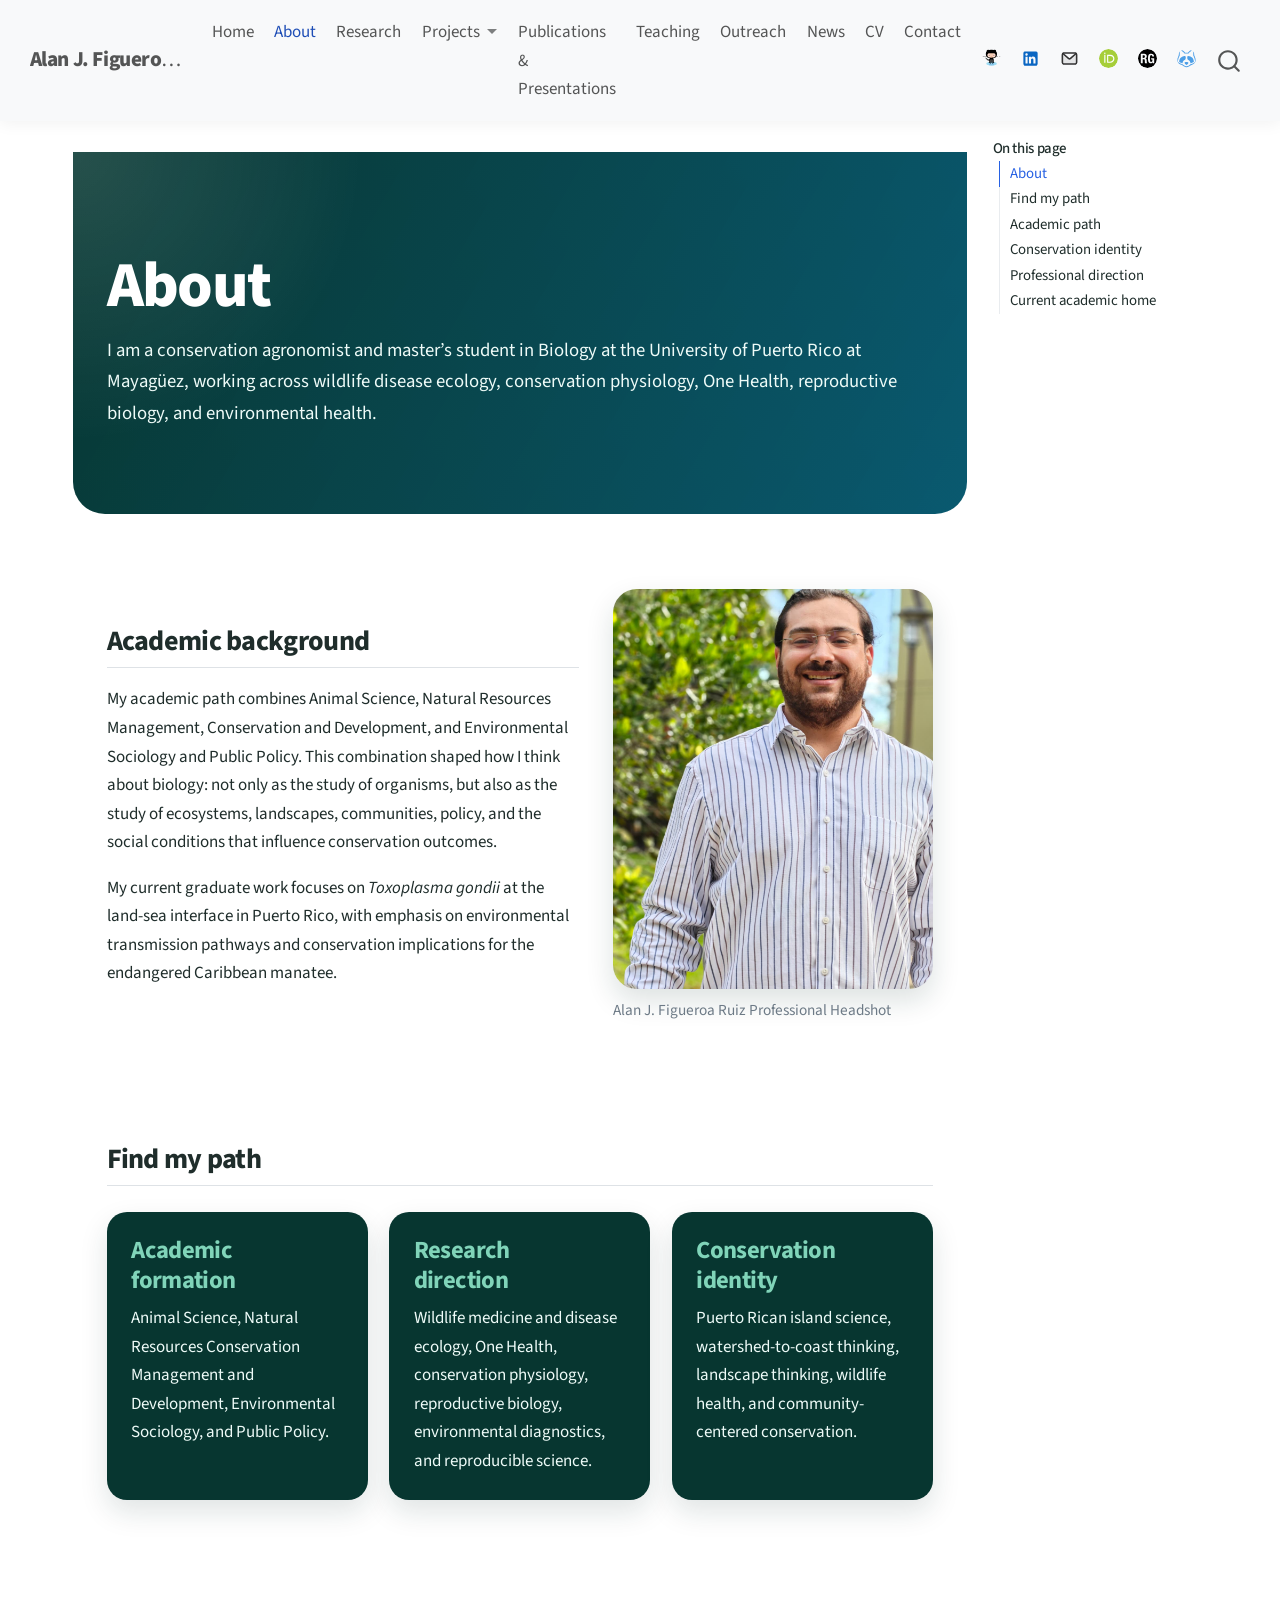
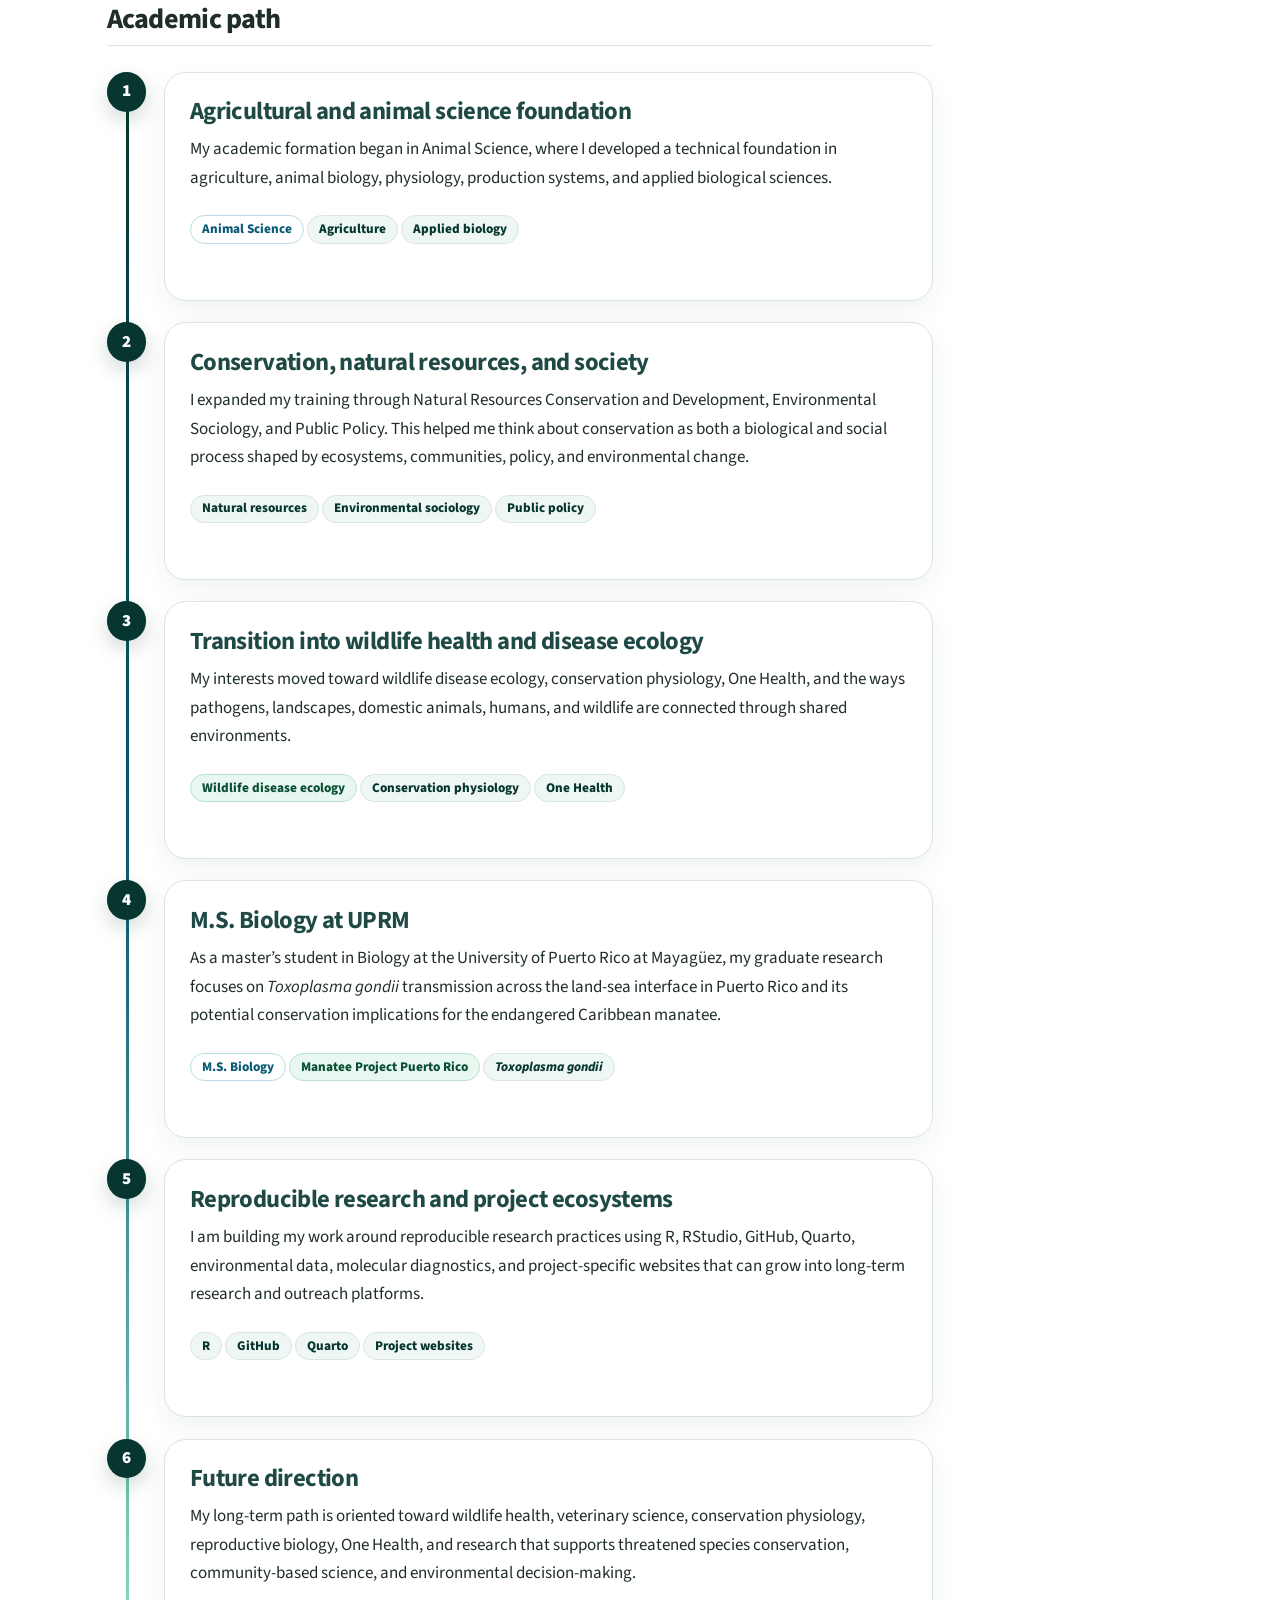
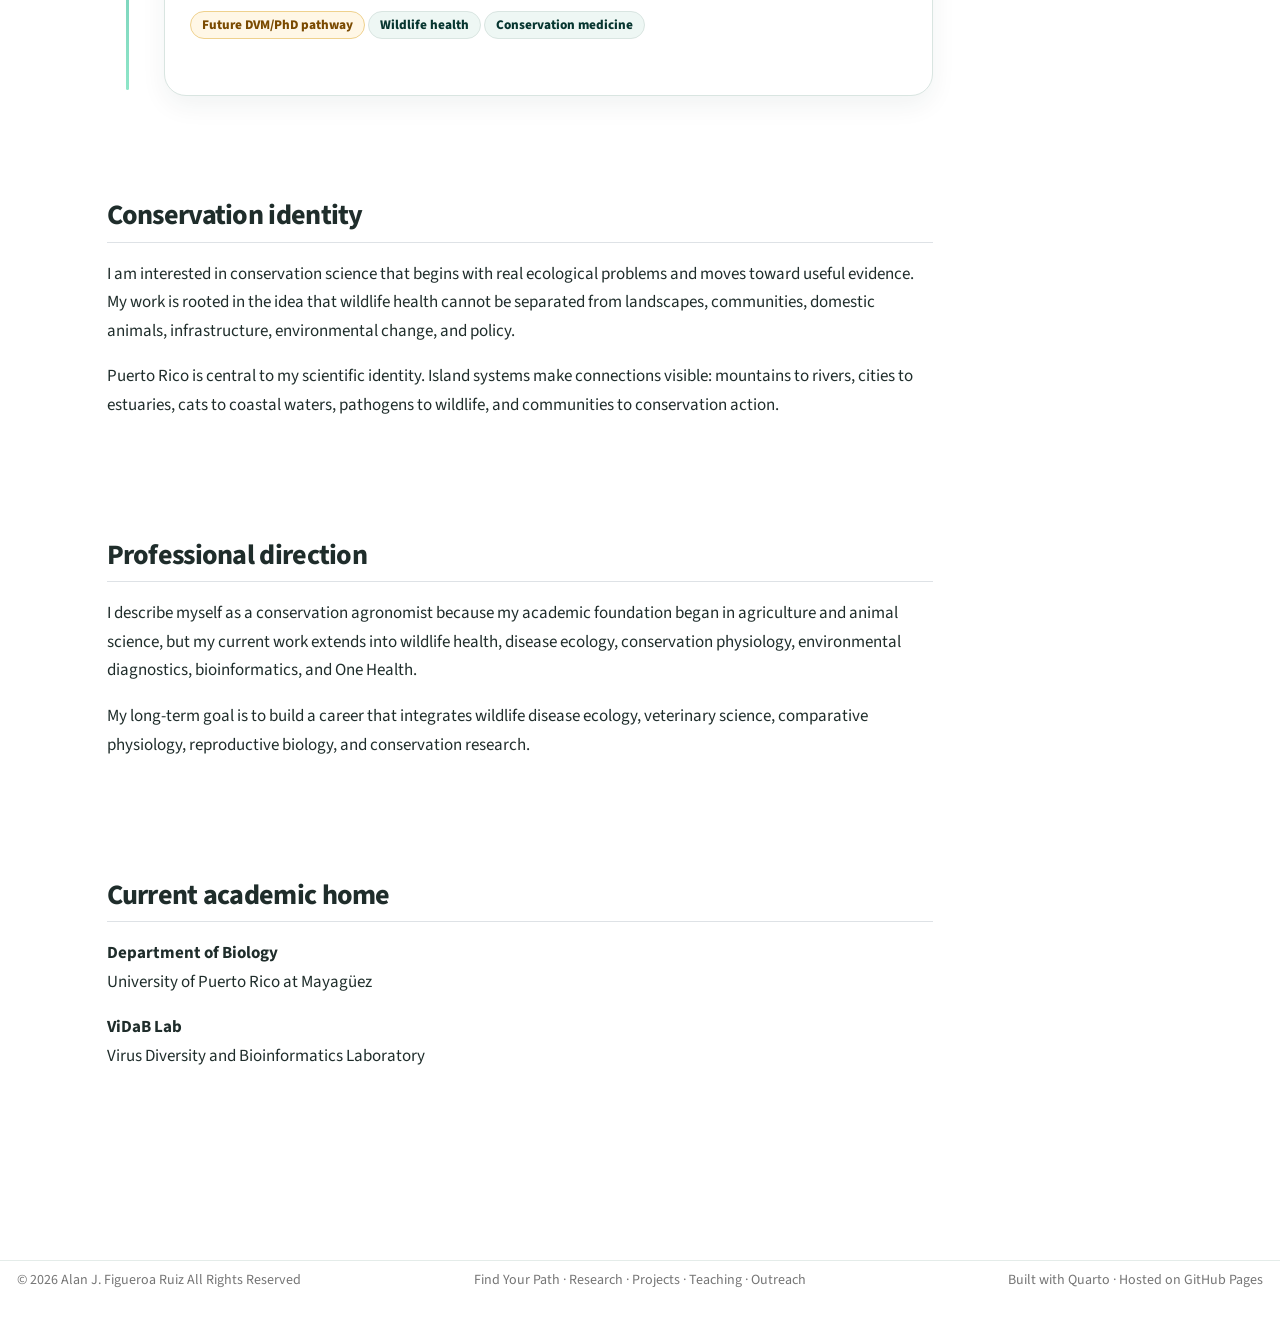
==== commit 72cab7dc: "Add visuals, badges, timeline, and research workflow sections" ====
--- a/docs/about.html
+++ b/docs/about.html
@@ -199,8 +199,8 @@
    
   <ul>
   <li><a href="#about" id="toc-about" class="nav-link active" data-scroll-target="#about">About</a></li>
-  <li><a href="#academic-background" id="toc-academic-background" class="nav-link" data-scroll-target="#academic-background">Academic background</a></li>
   <li><a href="#find-my-path" id="toc-find-my-path" class="nav-link" data-scroll-target="#find-my-path">Find my path</a></li>
+  <li><a href="#academic-path" id="toc-academic-path" class="nav-link" data-scroll-target="#academic-path">Academic path</a></li>
   <li><a href="#conservation-identity-1" id="toc-conservation-identity-1" class="nav-link" data-scroll-target="#conservation-identity-1">Conservation identity</a></li>
   <li><a href="#professional-direction" id="toc-professional-direction" class="nav-link" data-scroll-target="#professional-direction">Professional direction</a></li>
   <li><a href="#current-academic-home" id="toc-current-academic-home" class="nav-link" data-scroll-target="#current-academic-home">Current academic home</a></li>
@@ -217,26 +217,115 @@
 <h1>About</h1>
 <p>I am a conservation agronomist and master’s student in Biology at the University of Puerto Rico at Mayagüez, working across wildlife disease ecology, conservation physiology, One Health, reproductive biology, and environmental health.</p>
 </section>
-<section id="academic-background" class="level2 section-block">
+<div class="section-block">
+<div class="about-split">
+<section id="academic-background" class="level2 about-copy">
 <h2 class="anchored" data-anchor-id="academic-background">Academic background</h2>
-<p>My academic path combines Animal Science, Natural Resources Conservation, Management and Development, and Environmental Sociology and Public Policy. This combination shaped how I think about biology: not only as the study of organisms, but also as the study of ecosystems, landscapes, communities, policy, and the social conditions that influence conservation outcomes.</p>
+<p>My academic path combines Animal Science, Natural Resources Management, Conservation and Development, and Environmental Sociology and Public Policy. This combination shaped how I think about biology: not only as the study of organisms, but also as the study of ecosystems, landscapes, communities, policy, and the social conditions that influence conservation outcomes.</p>
 <p>My current graduate work focuses on <em>Toxoplasma gondii</em> at the land-sea interface in Puerto Rico, with emphasis on environmental transmission pathways and conservation implications for the endangered Caribbean manatee.</p>
 </section>
+<div class="about-photo">
+<div class="quarto-figure quarto-figure-center">
+<figure class="figure">
+<p><img src="images/profile/alan-profile-2.jpeg" class="img-fluid figure-img"></p>
+<figcaption>Alan J. Figueroa Ruiz Professional Headshot</figcaption>
+</figure>
+</div>
+</div>
+</div>
+</div>
 <section id="find-my-path" class="level2 section-block">
 <h2 class="anchored" data-anchor-id="find-my-path">Find my path</h2>
 <div class="audience-grid">
 <section id="academic-formation" class="level3 audience-card">
 <h3 class="anchored" data-anchor-id="academic-formation">Academic formation</h3>
-<p>Animal Science, Natural Resources Conservation and Development, Environmental Sociology, and Public Policy.</p>
+<p>Animal Science, Natural Resources Conservation Management and Development, Environmental Sociology, and Public Policy.</p>
 </section>
 <section id="research-direction" class="level3 audience-card">
 <h3 class="anchored" data-anchor-id="research-direction">Research direction</h3>
-<p>Wildlife disease ecology, One Health, conservation physiology, environmental diagnostics, and reproducible science.</p>
+<p>Wildlife medicine and disease ecology, One Health, conservation physiology, reproductive biology, environmental diagnostics, and reproducible science.</p>
 </section>
 <section id="conservation-identity" class="level3 audience-card">
 <h3 class="anchored" data-anchor-id="conservation-identity">Conservation identity</h3>
-<p>Puerto Rican island science, watershed-to-coast thinking, wildlife health, and community-centered conservation.</p>
-</section>
+<p>Puerto Rican island science, watershed-to-coast thinking, landscape thinking, wildlife health, and community-centered conservation.</p>
+</section>
+</div>
+</section>
+<section id="academic-path" class="level2 section-block">
+<h2 class="anchored" data-anchor-id="academic-path">Academic path</h2>
+<div class="academic-timeline">
+<div class="academic-step">
+<div class="timeline-dot">
+<p>1</p>
+</div>
+<section id="agricultural-and-animal-science-foundation" class="level3 timeline-card">
+<h3 class="anchored" data-anchor-id="agricultural-and-animal-science-foundation">Agricultural and animal science foundation</h3>
+<p>My academic formation began in Animal Science, where I developed a technical foundation in agriculture, animal biology, physiology, production systems, and applied biological sciences.</p>
+<div class="badge-row">
+<p><span class="status-badge badge-type">Animal Science</span> <span class="status-badge badge-theme">Agriculture</span> <span class="status-badge badge-theme">Applied biology</span></p>
+</div>
+</section>
+</div>
+<div class="academic-step">
+<div class="timeline-dot">
+<p>2</p>
+</div>
+<section id="conservation-natural-resources-and-society" class="level3 timeline-card">
+<h3 class="anchored" data-anchor-id="conservation-natural-resources-and-society">Conservation, natural resources, and society</h3>
+<p>I expanded my training through Natural Resources Conservation and Development, Environmental Sociology, and Public Policy. This helped me think about conservation as both a biological and social process shaped by ecosystems, communities, policy, and environmental change.</p>
+<div class="badge-row">
+<p><span class="status-badge badge-theme">Natural resources</span> <span class="status-badge badge-theme">Environmental sociology</span> <span class="status-badge badge-theme">Public policy</span></p>
+</div>
+</section>
+</div>
+<div class="academic-step">
+<div class="timeline-dot">
+<p>3</p>
+</div>
+<section id="transition-into-wildlife-health-and-disease-ecology" class="level3 timeline-card">
+<h3 class="anchored" data-anchor-id="transition-into-wildlife-health-and-disease-ecology">Transition into wildlife health and disease ecology</h3>
+<p>My interests moved toward wildlife disease ecology, conservation physiology, One Health, and the ways pathogens, landscapes, domestic animals, humans, and wildlife are connected through shared environments.</p>
+<div class="badge-row">
+<p><span class="status-badge badge-active">Wildlife disease ecology</span> <span class="status-badge badge-theme">Conservation physiology</span> <span class="status-badge badge-theme">One Health</span></p>
+</div>
+</section>
+</div>
+<div class="academic-step">
+<div class="timeline-dot">
+<p>4</p>
+</div>
+<section id="m.s.-biology-at-uprm" class="level3 timeline-card">
+<h3 class="anchored" data-anchor-id="m.s.-biology-at-uprm">M.S. Biology at UPRM</h3>
+<p>As a master’s student in Biology at the University of Puerto Rico at Mayagüez, my graduate research focuses on <em>Toxoplasma gondii</em> transmission across the land-sea interface in Puerto Rico and its potential conservation implications for the endangered Caribbean manatee.</p>
+<div class="badge-row">
+<p><span class="status-badge badge-type">M.S. Biology</span> <span class="status-badge badge-active">Manatee Project Puerto Rico</span> <span class="status-badge badge-theme"><em>Toxoplasma gondii</em></span></p>
+</div>
+</section>
+</div>
+<div class="academic-step">
+<div class="timeline-dot">
+<p>5</p>
+</div>
+<section id="reproducible-research-and-project-ecosystems" class="level3 timeline-card">
+<h3 class="anchored" data-anchor-id="reproducible-research-and-project-ecosystems">Reproducible research and project ecosystems</h3>
+<p>I am building my work around reproducible research practices using R, RStudio, GitHub, Quarto, environmental data, molecular diagnostics, and project-specific websites that can grow into long-term research and outreach platforms.</p>
+<div class="badge-row">
+<p><span class="status-badge badge-theme">R</span> <span class="status-badge badge-theme">GitHub</span> <span class="status-badge badge-theme">Quarto</span> <span class="status-badge badge-coming">Project websites</span></p>
+</div>
+</section>
+</div>
+<div class="academic-step">
+<div class="timeline-dot">
+<p>6</p>
+</div>
+<section id="future-direction" class="level3 timeline-card">
+<h3 class="anchored" data-anchor-id="future-direction">Future direction</h3>
+<p>My long-term path is oriented toward wildlife health, veterinary science, conservation physiology, reproductive biology, One Health, and research that supports threatened species conservation, community-based science, and environmental decision-making.</p>
+<div class="badge-row">
+<p><span class="status-badge badge-developing">Future DVM/PhD pathway</span> <span class="status-badge badge-theme">Wildlife health</span> <span class="status-badge badge-theme">Conservation medicine</span></p>
+</div>
+</section>
+</div>
 </div>
 </section>
 <section id="conservation-identity-1" class="level2 section-block">
--- a/docs/styles.css
+++ b/docs/styles.css
@@ -74,9 +74,11 @@
   margin: -2rem -2rem 0 -2rem;
   border-radius: 0 0 32px 32px;
   background:
-    radial-gradient(circle at top left, rgba(255, 255, 255, 0.16), transparent 32%),
-    linear-gradient(120deg, rgba(7, 54, 48, 0.97), rgba(10, 91, 115, 0.86)),
-    linear-gradient(45deg, #073630, #0a5b73);
+    radial-gradient(circle at top left, rgba(255, 255, 255, 0.16)),
+    linear-gradient(120deg, rgba(7, 54, 48, 0.93), rgba(10, 91, 115, 0.78)),
+    url("images/hero/homepage-hero.jpg");
+    background-size: cover;
+    background-position: center;
   color: white;
 }
 
@@ -449,7 +451,16 @@
   body {
     font-size: 16px;
   }
-
+  
+  .home-hero {
+    background:
+      radial-gradient(circle at top left, rgba(255, 255, 255, 0.16), transparent 32%),
+      linear-gradient(120deg, rgba(7, 54, 48, 0.94), rgba(10, 91, 115, 0.82)),
+      url("images/hero/homepage-hero-mobile.jpg");
+    background-size: cover;
+    background-position: center;
+  }
+  
   .home-hero {
     min-height: auto;
     padding: 3.6rem 1.25rem;
@@ -907,4 +918,482 @@
   .resource-card {
     min-height: auto;
   }
+}
+
+/* Profile feature block */
+
+.profile-feature {
+  display: grid;
+  grid-template-columns: 340px 1fr;
+  gap: 2rem;
+  align-items: center;
+  padding: 1.5rem;
+  border-radius: 28px;
+  background: #f0f7f5;
+  border: 1px solid #d9e5e1;
+  box-shadow: 0 12px 30px rgba(16, 49, 45, 0.07);
+}
+
+.profile-photo img {
+  width: 100%;
+  aspect-ratio: 4 / 5;
+  object-fit: cover;
+  border-radius: 24px;
+  box-shadow: 0 12px 28px rgba(16, 49, 45, 0.14);
+}
+
+.profile-text h2 {
+  margin-top: 0;
+  color: #073630;
+}
+
+@media (max-width: 850px) {
+  .profile-feature {
+    grid-template-columns: 1fr;
+  }
+
+  .profile-photo img {
+    max-width: 360px;
+    margin: 0 auto;
+    display: block;
+  }
+}
+
+/* About split section */
+
+.about-split {
+  display: grid;
+  grid-template-columns: 1fr 320px;
+  gap: 2rem;
+  align-items: center;
+}
+
+.about-photo img {
+  width: 100%;
+  aspect-ratio: 4 / 5;
+  object-fit: cover;
+  border-radius: 24px;
+  box-shadow: 0 12px 28px rgba(16, 49, 45, 0.14);
+}
+
+.about-copy h2 {
+  margin-top: 0;
+}
+
+@media (max-width: 850px) {
+  .about-split {
+    grid-template-columns: 1fr;
+  }
+
+  .about-photo img {
+    max-width: 340px;
+    margin: 0 auto;
+    display: block;
+  }
+}
+
+/* Project cards with images */
+
+.project-card-visual {
+  overflow: hidden;
+}
+
+.project-thumb {
+  width: 100%;
+  aspect-ratio: 16 / 10;
+  object-fit: contain;
+  background: #f7fbfa;
+  border-radius: 16px;
+  padding: 0.75rem;
+  border: 1px solid #e4ece9;
+  margin-bottom: 1rem;
+}
+
+.status-badge {
+  display: inline-block;
+  width: fit-content;
+  margin: 0.35rem 0 0.85rem 0;
+  padding: 0.35rem 0.65rem;
+  border-radius: 999px;
+  background: #eef7f4;
+  color: #073630;
+  border: 1px solid #d9e5e1;
+  font-size: 0.82rem;
+  font-weight: 800;
+}
+
+/* Outreach image cards */
+
+.outreach-grid {
+  display: grid;
+  grid-template-columns: repeat(auto-fit, minmax(255px, 1fr));
+  gap: 1.25rem;
+  margin-top: 1.5rem;
+}
+
+.outreach-card {
+  background: #ffffff;
+  border: 1px solid #d9e5e1;
+  border-radius: 22px;
+  overflow: hidden;
+  box-shadow: 0 10px 26px rgba(16, 49, 45, 0.06);
+}
+
+.outreach-card h3,
+.outreach-card p {
+  padding-left: 1.25rem;
+  padding-right: 1.25rem;
+}
+
+.outreach-card h3 {
+  margin-top: 1rem;
+  color: #073630;
+}
+
+.outreach-card p {
+  padding-bottom: 1.25rem;
+}
+
+.outreach-thumb {
+  width: 100%;
+  aspect-ratio: 4 / 3;
+  object-fit: cover;
+  border-radius: 0;
+}
+
+/* Gallery */
+
+.gallery-grid {
+  display: grid;
+  grid-template-columns: repeat(auto-fit, minmax(210px, 1fr));
+  gap: 1rem;
+  margin-top: 1.5rem;
+}
+
+.gallery-item {
+  margin: 0;
+}
+
+.gallery-item p {
+  margin: 0;
+}
+
+.gallery-item img {
+  width: 100%;
+  aspect-ratio: 4 / 3;
+  object-fit: cover;
+  border-radius: 18px;
+  box-shadow: 0 8px 22px rgba(16, 49, 45, 0.08);
+  display: block;
+}
+
+.gallery-item img:hover {
+  transform: translateY(-3px);
+  transition: transform 0.15s ease, box-shadow 0.15s ease;
+  box-shadow: 0 16px 34px rgba(16, 49, 45, 0.12);
+}
+
+/* ================================
+   Project status badges
+   ================================ */
+
+.badge-row {
+  display: flex;
+  flex-wrap: wrap;
+  gap: 0.45rem;
+  margin: 0.7rem 0 1rem 0;
+}
+
+.badge-row p {
+  margin: 0;
+}
+
+.status-badge {
+  display: inline-block;
+  width: fit-content;
+  padding: 0.35rem 0.65rem;
+  border-radius: 999px;
+  font-size: 0.78rem;
+  font-weight: 800;
+  line-height: 1.1;
+  border: 1px solid transparent;
+}
+
+/* Badge colors */
+
+.badge-active {
+  background: #e8f7ef;
+  color: #0a4f36;
+  border-color: #b9e3cc;
+}
+
+.badge-manuscript {
+  background: #eef3ff;
+  color: #173f7a;
+  border-color: #c8d7f4;
+}
+
+.badge-developing {
+  background: #fff7e6;
+  color: #7a4a00;
+  border-color: #efd18d;
+}
+
+.badge-outreach {
+  background: #f4eefe;
+  color: #4f287a;
+  border-color: #d8c3f2;
+}
+
+.badge-coming {
+  background: #f0f7f5;
+  color: #073630;
+  border-color: #d9e5e1;
+}
+
+.badge-theme {
+  background: #eef7f4;
+  color: #073630;
+  border-color: #d9e5e1;
+}
+
+.badge-type {
+  background: #ffffff;
+  color: #0a5b73;
+  border-color: #b9dce4;
+}
+
+/* Badge legend */
+
+.badge-legend {
+  display: grid;
+  grid-template-columns: repeat(auto-fit, minmax(240px, 1fr));
+  gap: 1rem;
+  margin-top: 1.5rem;
+}
+
+.badge-legend-item {
+  padding: 1rem 1.1rem;
+  border-radius: 18px;
+  background: #ffffff;
+  border: 1px solid #d9e5e1;
+  box-shadow: 0 8px 22px rgba(16, 49, 45, 0.05);
+}
+
+.badge-legend-item p {
+  margin: 0;
+}
+
+/* ================================
+   Academic path timeline
+   ================================ */
+
+.academic-timeline {
+  position: relative;
+  display: grid;
+  gap: 1.25rem;
+  margin-top: 1.5rem;
+}
+
+.academic-timeline::before {
+  content: "";
+  position: absolute;
+  left: 1.15rem;
+  top: 0.4rem;
+  bottom: 0.4rem;
+  width: 3px;
+  border-radius: 999px;
+  background: linear-gradient(180deg, #073630, #0a5b73, #8ee6c8);
+}
+
+.academic-step {
+  display: grid;
+  grid-template-columns: 2.4rem 1fr;
+  gap: 1rem;
+  position: relative;
+}
+
+.timeline-dot {
+  width: 2.35rem;
+  height: 2.35rem;
+  border-radius: 999px;
+  background: #073630;
+  color: #ffffff;
+  display: flex;
+  align-items: center;
+  justify-content: center;
+  font-weight: 900;
+  box-shadow: 0 8px 20px rgba(16, 49, 45, 0.18);
+  z-index: 2;
+}
+
+.timeline-dot p {
+  margin: 0;
+}
+
+.timeline-card {
+  background: #ffffff;
+  border: 1px solid #d9e5e1;
+  border-radius: 22px;
+  padding: 1.45rem;
+  box-shadow: 0 10px 26px rgba(16, 49, 45, 0.06);
+}
+
+.timeline-card h3 {
+  margin-top: 0;
+  color: #073630;
+}
+
+.timeline-card p:last-child {
+  margin-bottom: 0;
+}
+
+.timeline-card:hover {
+  transform: translateY(-3px);
+  transition: transform 0.15s ease, box-shadow 0.15s ease;
+  box-shadow: 0 16px 34px rgba(16, 49, 45, 0.11);
+}
+
+/* Mobile timeline */
+
+@media (max-width: 700px) {
+  .academic-timeline::before {
+    left: 1rem;
+  }
+
+  .academic-step {
+    grid-template-columns: 2.1rem 1fr;
+    gap: 0.85rem;
+  }
+
+  .timeline-dot {
+    width: 2.1rem;
+    height: 2.1rem;
+    font-size: 0.9rem;
+  }
+
+  .timeline-card {
+    padding: 1.2rem;
+  }
+}
+
+/* ================================
+   Research workflow carousel
+   ================================ */
+
+.workflow-carousel {
+  display: flex;
+  gap: 1.25rem;
+  overflow-x: auto;
+  scroll-snap-type: x mandatory;
+  padding: 0.5rem 0.2rem 1.2rem 0.2rem;
+  margin-top: 1.5rem;
+  -webkit-overflow-scrolling: touch;
+}
+
+.workflow-carousel::-webkit-scrollbar {
+  height: 10px;
+}
+
+.workflow-carousel::-webkit-scrollbar-track {
+  background: #eef7f4;
+  border-radius: 999px;
+}
+
+.workflow-carousel::-webkit-scrollbar-thumb {
+  background: #0a5b73;
+  border-radius: 999px;
+}
+
+.workflow-slide {
+  flex: 0 0 clamp(280px, 32vw, 380px);
+  scroll-snap-align: start;
+  background: #ffffff;
+  border: 1px solid #d9e5e1;
+  border-radius: 24px;
+  overflow: hidden;
+  box-shadow: 0 10px 26px rgba(16, 49, 45, 0.08);
+  display: flex;
+  flex-direction: column;
+}
+
+.workflow-image {
+  width: 100%;
+  aspect-ratio: 4 / 3;
+  object-fit: cover;
+  border-radius: 0;
+  display: block;
+}
+
+.workflow-caption {
+  padding: 1.25rem;
+}
+
+.workflow-caption h3 {
+  margin-top: 0;
+  color: #073630;
+}
+
+.workflow-caption p {
+  margin-bottom: 0;
+}
+
+.workflow-slide:hover {
+  transform: translateY(-3px);
+  transition: transform 0.15s ease, box-shadow 0.15s ease;
+  box-shadow: 0 16px 34px rgba(16, 49, 45, 0.13);
+}
+
+.scroll-note {
+  margin-top: 0.5rem;
+  font-size: 0.9rem;
+  font-weight: 800;
+  color: #0a5b73;
+}
+
+/* Compact workflow map */
+
+.workflow-mini-map {
+  display: flex;
+  flex-wrap: wrap;
+  gap: 0.6rem;
+  align-items: center;
+  margin-top: 1.25rem;
+  padding: 1rem;
+  border-radius: 18px;
+  background: #f0f7f5;
+  border: 1px solid #d9e5e1;
+}
+
+.workflow-mini-step {
+  padding: 0.45rem 0.75rem;
+  border-radius: 999px;
+  background: #ffffff;
+  color: #073630;
+  font-weight: 800;
+  border: 1px solid #d9e5e1;
+}
+
+.workflow-mini-step p,
+.workflow-arrow p {
+  margin: 0;
+}
+
+.workflow-arrow {
+  color: #0a5b73;
+  font-weight: 900;
+}
+
+@media (max-width: 768px) {
+  .workflow-slide {
+    flex-basis: 85vw;
+  }
+}
+
+/* Mobile workflow carousel */
+
+@media (max-width: 768px) {
+  .workflow-carousel {
+    grid-auto-columns: minmax(255px, 85vw);
+  }
 }
